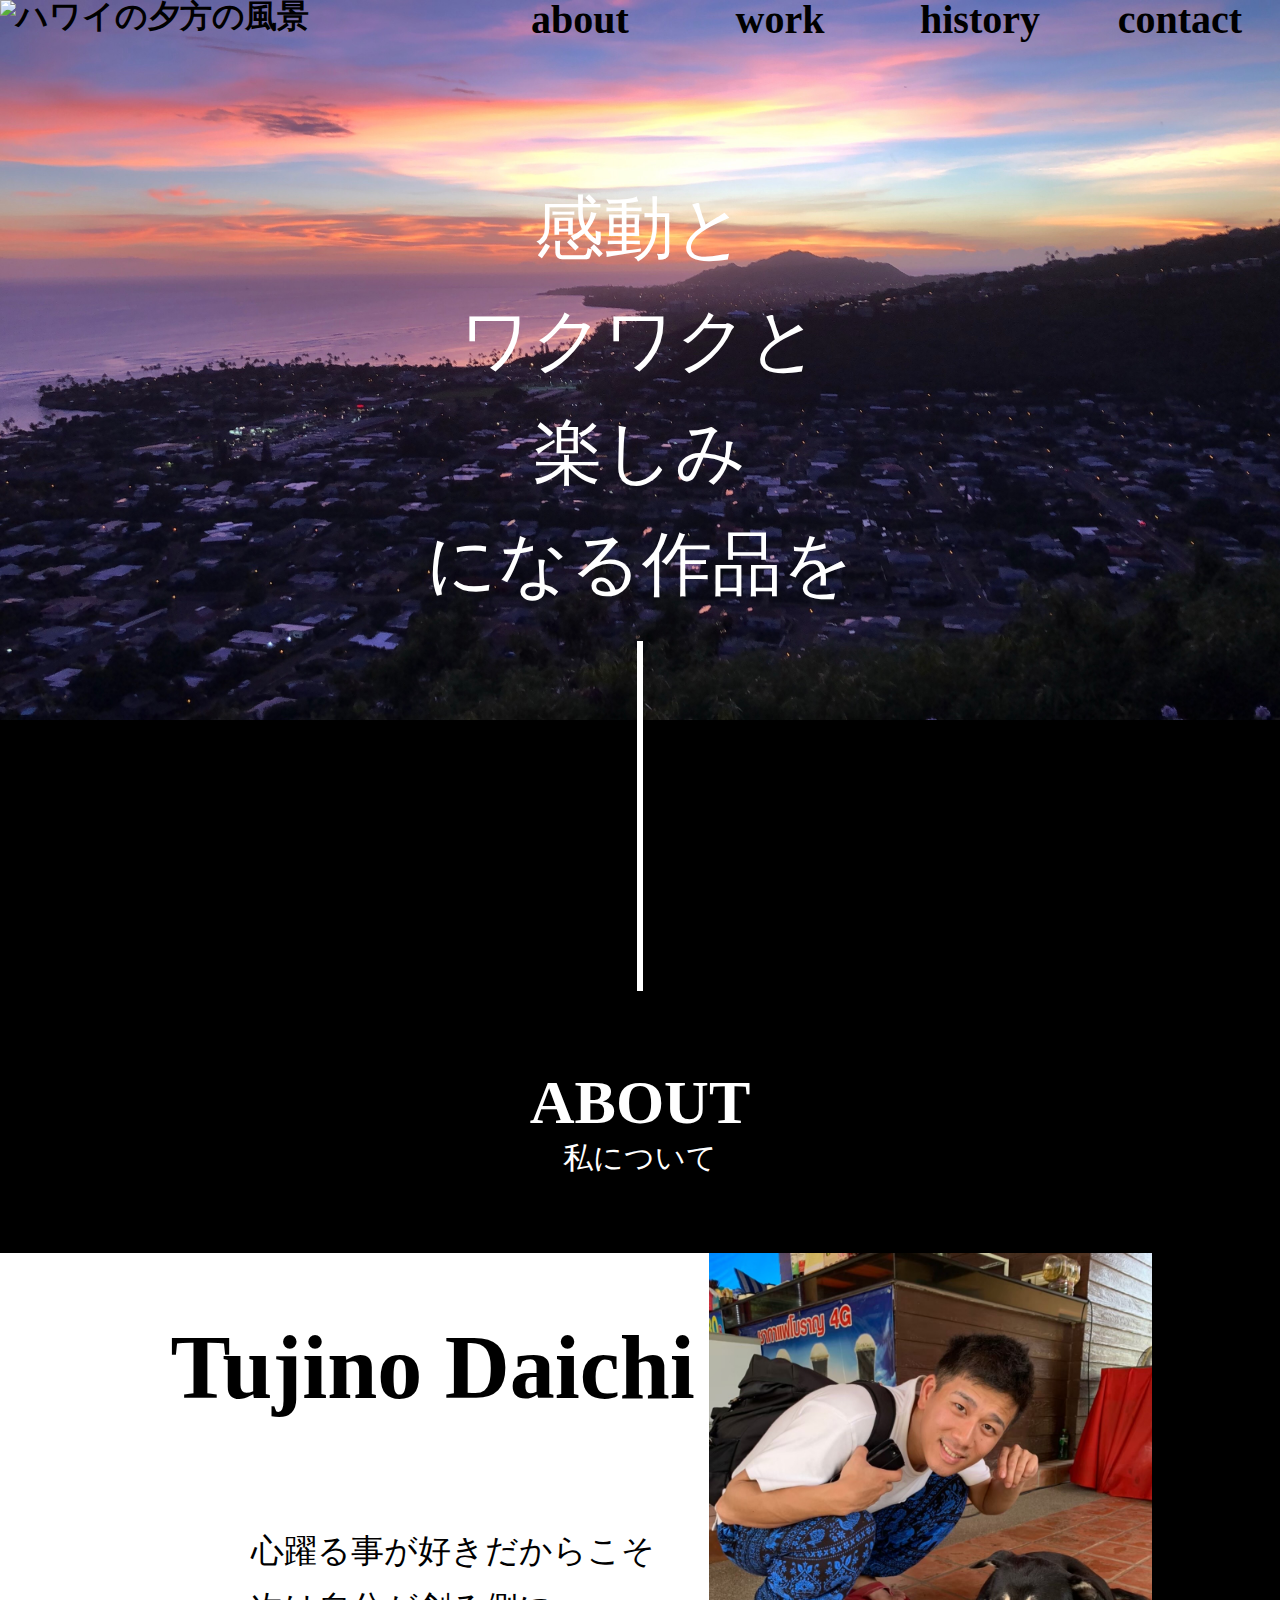
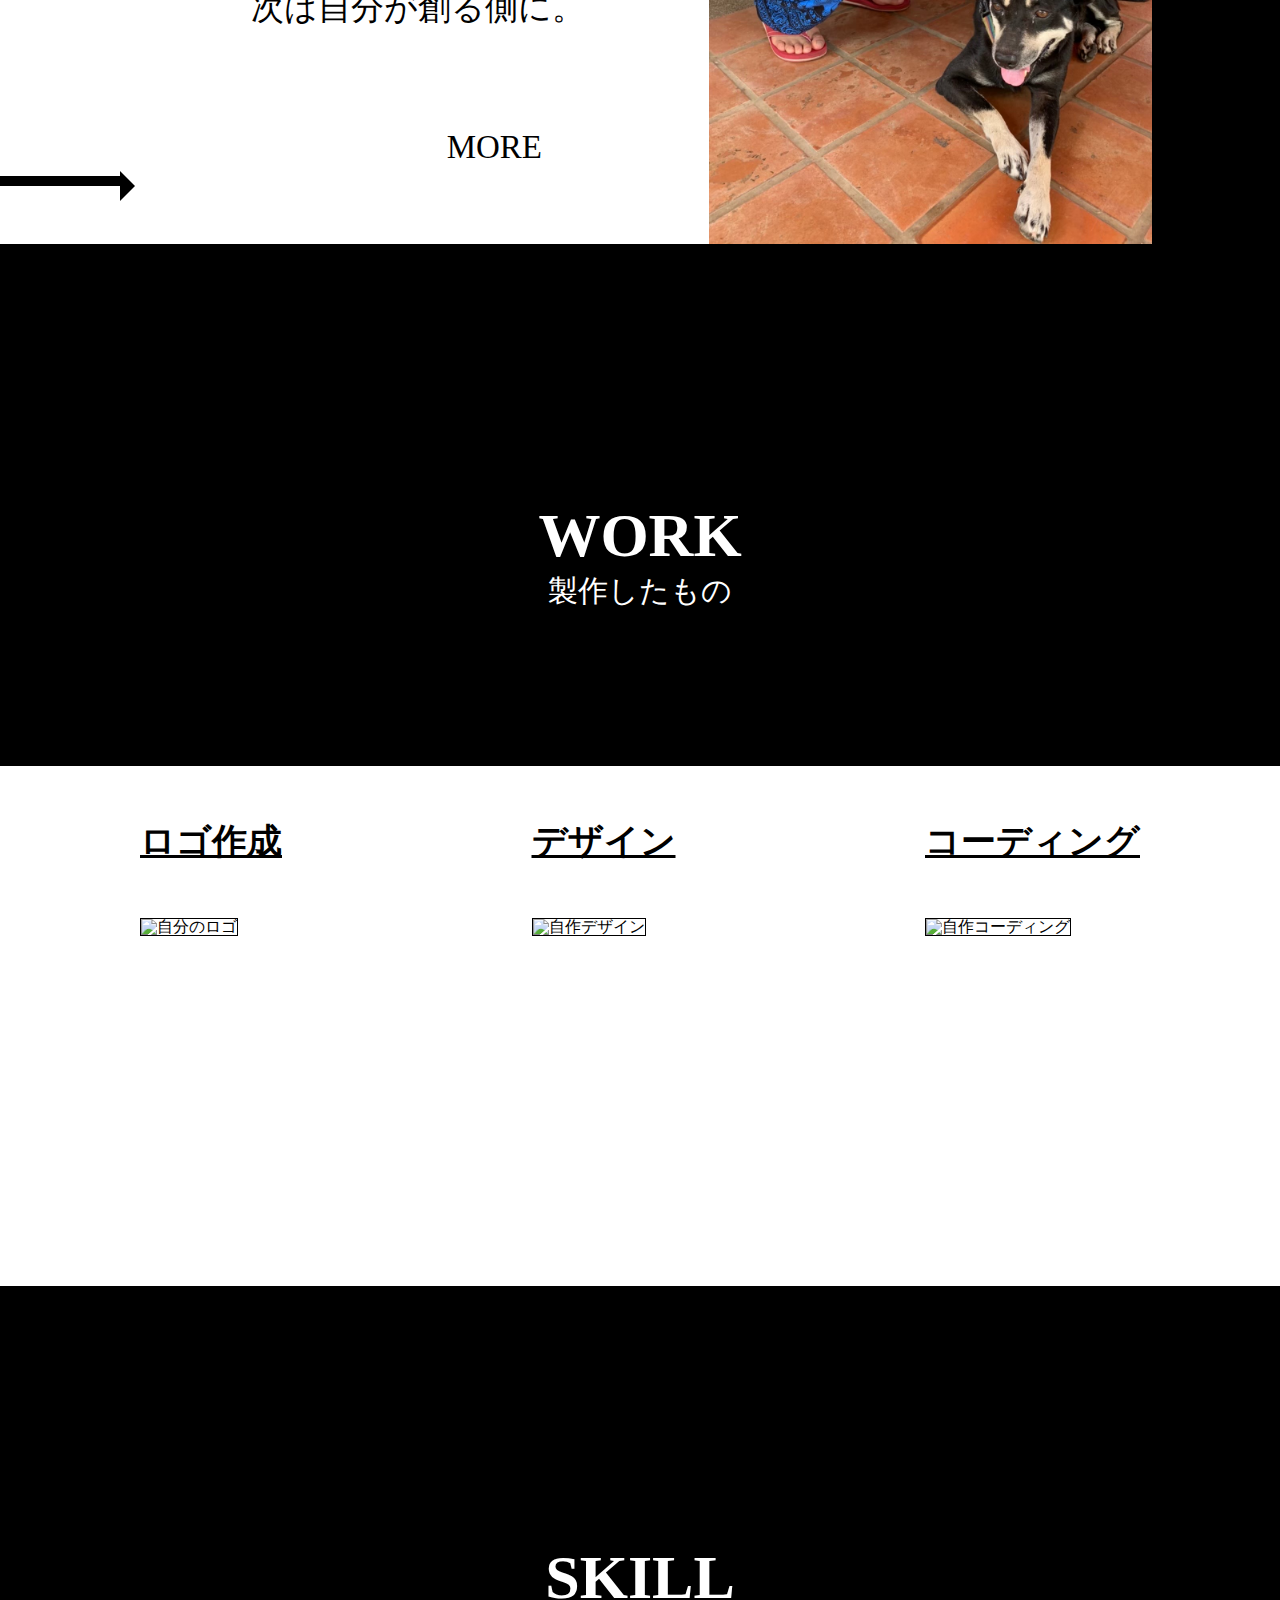
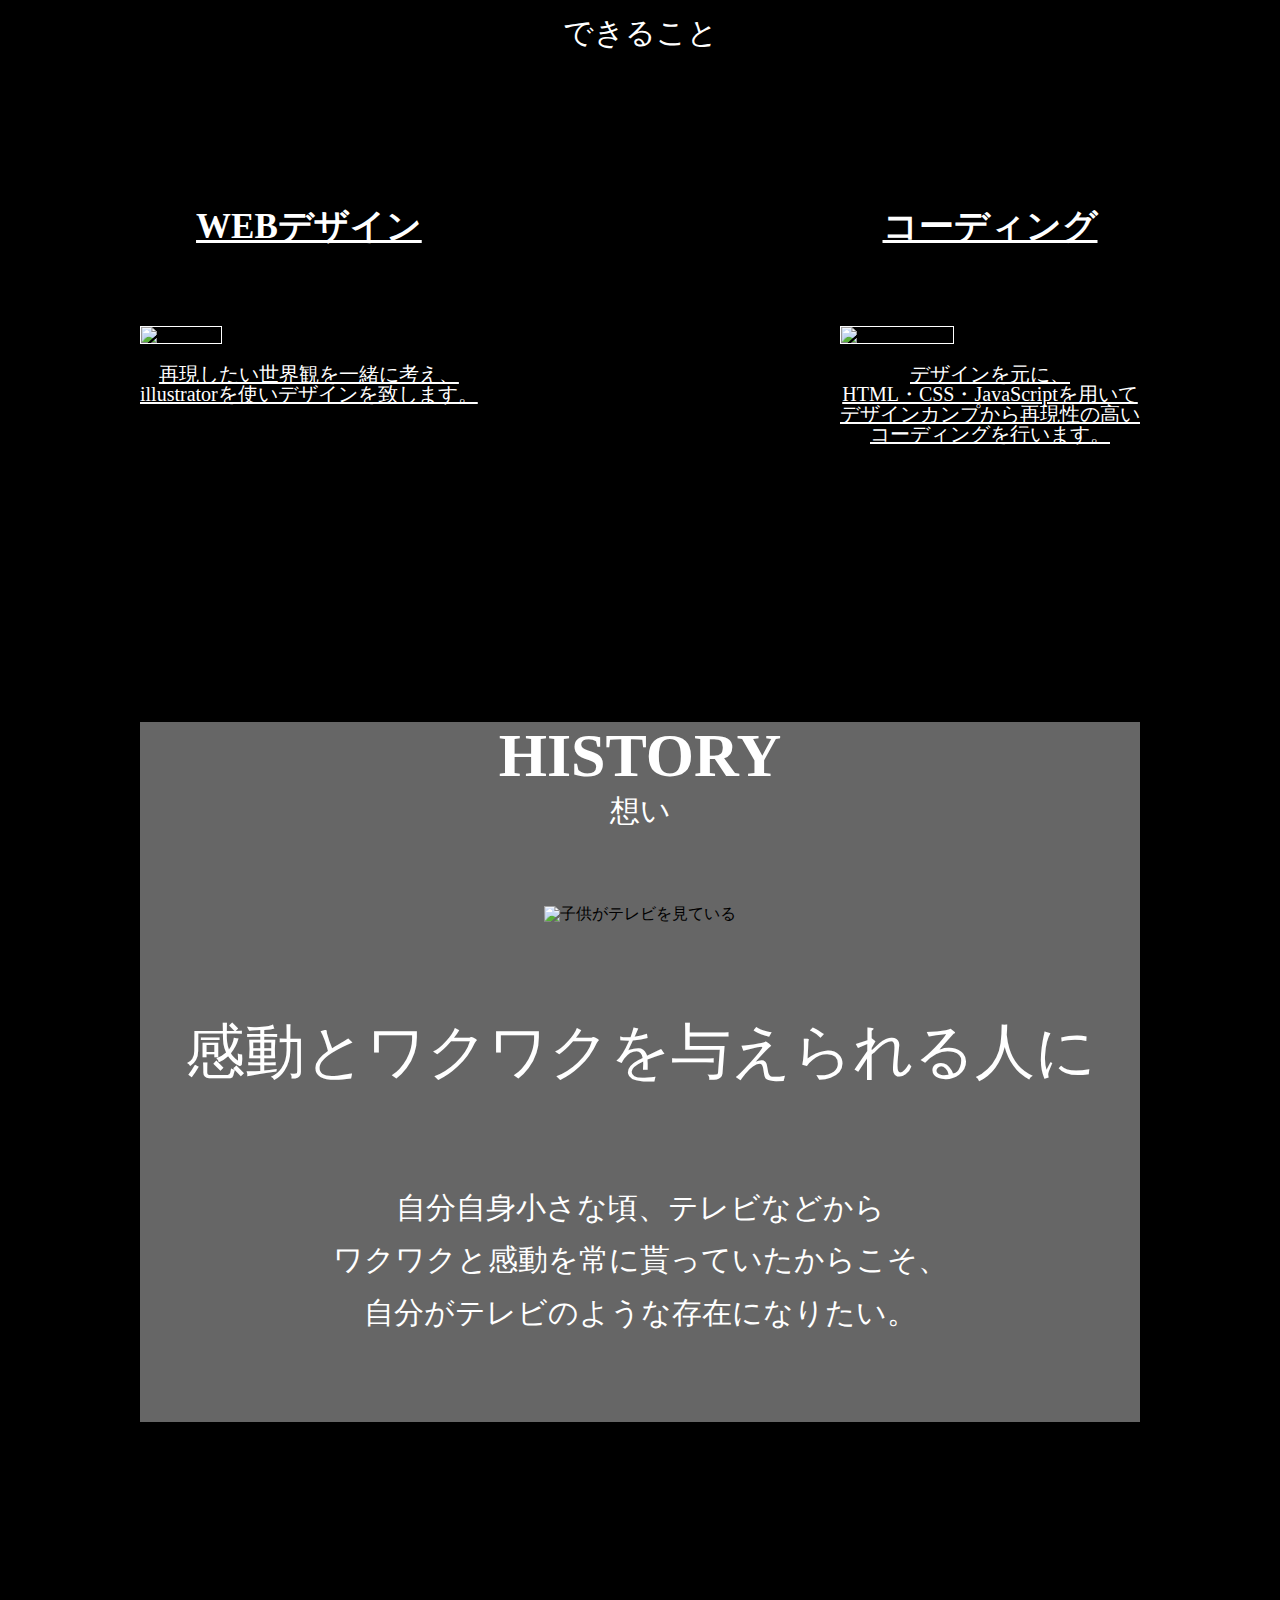
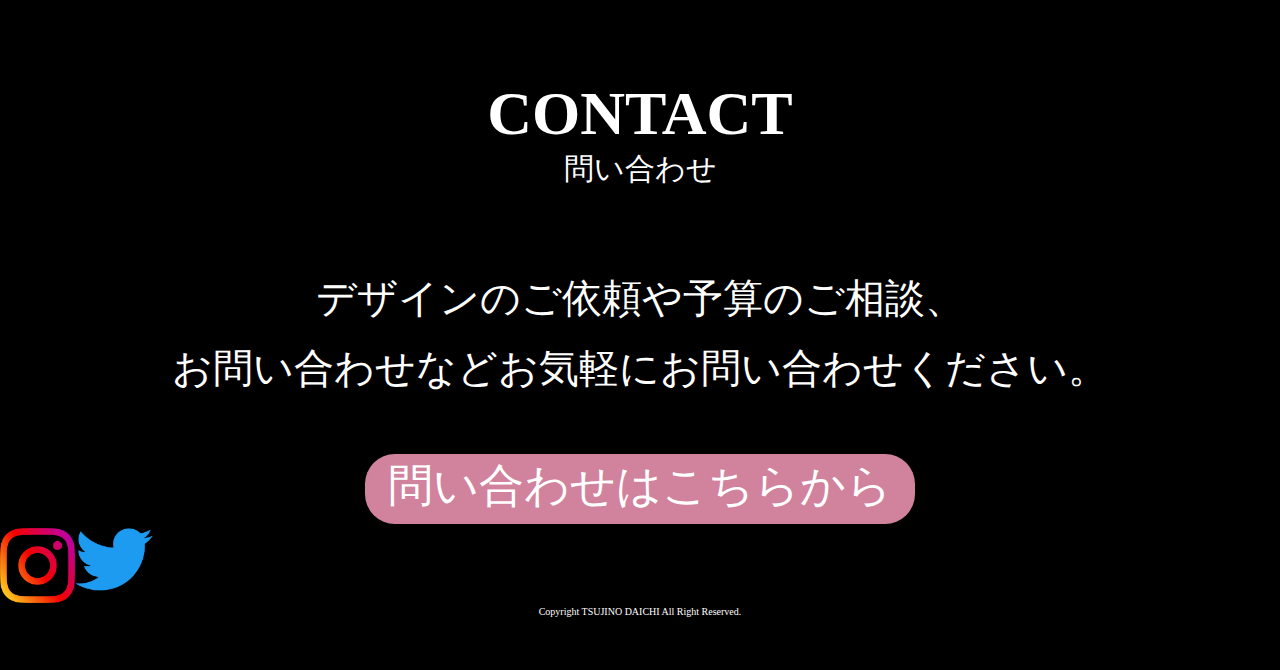
==== index.html @ 392d87ff "修正" ====
<!DOCTYPE html>
<html lang="ja">

<head>
    <meta charset="UTF-8">
    <meta http-equiv="X-UA-Compatible" content="IE=edge">
    <meta name="viewport" content="width=device-width, initial-scale=1.0">
    <title>ポートフォリオ</title>
    <meta name="description" content="自分のポートフォリオ">
    <link rel="stylesheet" href="css/style.css">
</head>

<body>
    <!-- ヘッダー -->
    <header id="header">
        <div class="header_container">
            <h1> <img src="images/透明ロゴマーク-1.png" alt="ハワイの夕方の風景"></h1>
            <nav>
                <ul>
                    <li><a href="#about">about</a></li>
                    <li><a href="#work">work</a></li>
                    <li><a href="#history">history</a></li>
                    <li><a href="#contact">contact</a></li>

                </ul>

            </nav>

        </div>

        <div class="hyoudai">
            <img src="images/ハワイ表紙.jpg" alt="ハワイの夕方の風景">
        </div>

        <diV class="ton">
            <p>
                感動と<br>ワクワクと<br>楽しみ<br>になる作品を
            </p>
        </diV>

        <div class="v_line_fix"></div>

    </header>

    <!-- about 私について -->

    <div class="wrap" id="about">
        <h2>ABOUT</h2>
        <p>私について</p>
    </div>

    <div class="about_content">
        <h3>Tujino Daichi</h3>
        <p>心躍る事が好きだからこそ<br>次は自分が創る側に。</p>

        <h4>
            <img src="images/IMG_9310.JPG" alt="自己紹介写真">
        </h4>


        <div class="arrow"></div>

        <div class="arrow_text">
            <p>MORE</p>
        </div>

    </div>


    <!-- WORK 製作したもの -->

    <div class="wrap2" id="work">
        <h2>WORK</h2>
        <p>製作したもの </p>
    </div>

    <div class="work_content">

        <div class="work2_content">

            <div class="box1">
                <h5>ロゴ作成</h5>
                <picture>
                    <img src="images/透明ロゴマーク-1.png" alt="自分のロゴ">
                </picture>
            </div>

            <div class="box2">
                <h5>デザイン</h5>
                <picture>
                    <img src="images/自作デザイン.png" alt="自作デザイン">
                </picture>
            </div>

            <div class="box3">
                <h5>コーディング</h5>
                <picture>
                    <img src="images/自作コーディング.png" alt="自作コーディング">
                </picture>
            </div>


        </div>


    </div>

    <!-- SKILLできること -->

    <div class="wrap3">
        <h2>SKILL</h2>
        <p>できること </p>

    </div>

    <div class="skill_content">

        <div class="box4">
            <h6>WEBデザイン</h6>
            <picture>
                <img src="images/デザインの画像.jpeg" alt="デザイン">
            </picture>

            <p>
                再現したい世界観を一緒に考え、<br>illustratorを使いデザインを致します。
            </p>

        </div>
        <div class="box5">
            <h6>コーディング</h6>
            <picture>
                <img src="images/コーディング画像.jpeg" alt="コーディング">
            </picture>

            <p>
                デザインを元に、
                <br>HTML・CSS・JavaScriptを用いて
                <br>デザインカンプから再現性の高い
                <br>コーディングを行います。
            </p>

        </div>

    </div>


    <!-- HISTORY 想い -->

    <div class="wrap4" id="history">
        <h2>HISTORY</h2>
        <p>想い </p>
    </div>

    <div class="history_content">

        <picture>
            <img src="images/テレビの画像５.jpeg" alt="子供がテレビを見ている">
        </picture>

        <div class="box6">
            <p class="history1">感動とワクワクを与えられる人に</p>

            <p class="history2">自分自身小さな頃、テレビなどから
                <br>ワクワクと感動を常に貰っていたからこそ、
                <br>自分がテレビのような存在になりたい。
            </p>

        </div>
    </div>

    <!-- CONTACT 問い合わせ -->

    </div>
    <div class="wrap5" id="contact">
        <h2>CONTACT</h2>
        <p>問い合わせ </p>
    </div>

    <div class="toiawase_content">

        <!-- <div class="toiawase">
            <img src="images/IMG_2910.JPG" alt="ハワイの夕焼け">
        </div> -->

        <p>
            デザインのご依頼や予算のご相談、
            <br>お問い合わせなどお気軽にお問い合わせください。
        </p>

        <div class="box7">
            <div class="toiawase_button">
                <a>問い合わせはこちらから</a>
            </div>

        </div>

        <div class="sns">
            <ul>
                <li><img src="images/Instagramlogo.png" alt="インスタグラムロゴ"></li>
                <li><img src="images/Twitterlogo .png" alt="Twitterロゴ"></li>
            </ul>
        </div>

        <div class="last">
            <p>Copyright TSUJINO DAICHI All Right Reserved.</p>
        </div>

    </div>












</body>

</html>
---- css/style.css ----
@charset "utf-8";
@charset "utf-8";
/* リセット */
html,
body,
header,
footer,
main,
section,
h1,
h2,
h3,
ul,
li,
p,
dl {
    margin: 0;
    padding: 0;
    line-height: 1;
    color: #000000;
    font-family: "A1 Mincho", "游明朝", YuMincho, "Hiragino Mincho ProN W3",
        "ヒラギノ明朝 ProN W3", "Hiragino Mincho ProN", "HG明朝E", "ＭＳ Ｐ明朝",
        "ＭＳ 明朝", serif;
    font-feature-settings: "palt";
}

a {
    /*下線を消す*/
    text-decoration: none;
    /*色を消す*/
    color: inherit;
    transition: 0.3s;
}

a:hover {
    opacity: 0.7;
}

ul {
    /*左の「・」を消す*/
    list-style: none;
}

img {
    max-width: 100%;
}

body {
    background-color: #000000;
}

/* ヘッダー */

.header_container img {
    width: 25%;
}

.header_container {
    position: absolute;
    top: 0;
    left: 0;
    width: 100%;
    display: flex;
    justify-content: space-between;
    margin-right: 6.09%;
}

.nav {
    max-width: 100%;
}

nav ul {
    display: flex;
}

nav li a {
    font-size: 40px;
    font-weight: bold;
    display: block;
    width: 200px;
    /* color: #fff; */
    text-align: center;
}

.hyoudai {
    max-width: 100%;
}

.ton {
    font-size: 70px;
    text-align: center;
    margin-top: -550px;
}

.ton p {
    color: #fff;
    line-height: 1.6;
}

.v_line_fix {
    width: 6px;
    height: 350px;
    margin: 0 auto;
    background-color: #fff;
    margin-top: 20px;
    position: relative;
    margin-bottom: 40px;
}

h2 {
    font-size: 62px;
    text-align: center;
    color: #fff;
}

/* <!-- about 私について --> */

.wrap {
    padding-bottom: 80px;
    padding-top: 40px;
    text-align: center;
}

.wrap p {
    font-size: 30px;
    text-align: center;
    color: #fff;
    padding-top: 10px;
}

.about_content {
    background-color: #fff;
    margin-right: 10%;
    height: 591px;
    max-width: 100%;
}

h3 {
    /* text-align: center; */
    font-size: 90px;
    padding-left: 14.8%;
    padding-top: 70px;
}

.about_content p {
    padding-left: 21.8%;
    padding-top: 110px;
    font-size: 33px;
    padding-bottom: 105px;
    line-height: 1.75;
    display: block;
}

h4 {
    zoom: 0.4;
    /* width: 50%; */
    float: right;
    margin-top: -1225px;
    position: relative;
}

.arrow {
    display: inline-block;
    height: 10px;
    width: 120px;
    position: relative;
    top: 30px;
    background-color: #000000;
}

.arrow:before {
    position: absolute;
    content: "";
    width: 0;
    height: 0;
    border: 15px solid transparent;
    border-left: 15px solid;
    left: 120px;
    top: -5px;
}

.arrow_text {
    position: relative;
    font-size: 33px;
    padding-left: 250px;
    margin-top: -150px;
}

/* <!-- WORK 製作したもの --> */

.wrap2 {
    padding-bottom: 160px;
    margin-top: 180px;
    padding-top: 80px;
    text-align: center;
}

.wrap2 p {
    font-size: 30px;
    text-align: center;
    color: #fff;
    padding-top: 10px;
}

.work_content {
    background-color: #fff;
    height: 520px;
}

.work2_content {
    max-width: 1000px;
    display: flex;
    justify-content: space-between;
    margin: 0 auto;
    padding-left: 10px;
    padding-right: 10px;
}
h5 {
    font-size: 35px;
    text-align: center;
    text-decoration: underline;
}

.box1 img {
    width: 300px;
    height: 300px;
    border: 1px solid #000000;
}

.box2 img {
    width: 300px;
    height: 300px;
    border: 1px solid #000000;
}

.box3 img {
    width: 300px;
    height: 300px;
    border: 1px solid #000000;
}

/* <!-- SKILLできること --> */

.wrap3 {
    padding-bottom: 80px;
    margin-top: 180px;
    padding-top: 80px;
    text-align: center;
}

.wrap3 p {
    font-size: 30px;
    text-align: center;
    color: #fff;
    padding-top: 10px;
}

.skill_content {
    max-width: 1000px;
    display: flex;
    justify-content: space-between;
    margin: 0 auto;
    padding-left: 10px;
    padding-right: 10px;
}

h6 {
    font-size: 35px;
    text-align: center;
    text-decoration: underline;
    color: #fff;
}

.box4 img {
    width: 350px;
    height: 350px;
    border: 1px solid #fff;
}

.box4 p {
    padding-bottom: 20px;
    font-size: 35px;
    padding-top: 40px;
    text-align: center;
    text-decoration: underline;
    color: #fff;
}

.box5 img {
    width: 350px;
    height: 350px;
    border: 1px solid #fff;
}

.box5 p {
    padding-bottom: 20px;
    font-size: 35px;
    padding-top: 40px;
    text-align: center;
    text-decoration: underline;
    color: #fff;
}

.skill_content p {
    font-size: 20px;
    padding-top: 20px;
    text-align: center;
    color: #fff;
}

/* <!-- HISTORY 想い --> */

.wrap4 {
    padding-bottom: 80px;
    margin-top: 180px;
    padding-top: 80px;
    text-align: center;
}

.wrap4 p {
    font-size: 30px;
    text-align: center;
    color: #fff;
    padding-top: 10px;
}

.history_content {
    text-align: center;
    padding-left: 10px;
    padding-right: 10px;
}

.box6 {
    background-color: #666666;
    height: 700px;
    width: 1000px;
    margin: 0 auto;
    margin-top: -200px;
}

.history1 {
    padding-top: 300px;
    font-size: 60px;
    padding-bottom: 100px;
    color: #fff;
}
.history2 {
    font-size: 30px;
    line-height: 1.75;
    color: #fff;
}

/* <!-- CONTACT 問い合わせ --> */

.wrap5 {
    padding-bottom: 80px;
    margin-top: 180px;
    padding-top: 80px;
    text-align: center;
}

.wrap5 p {
    font-size: 30px;
    text-align: center;
    color: #fff;
    padding-top: 10px;
}

/* .toiawase img {
    width: 100vw;
    height: 500px;
    opacity: 0.5;
} */

.toiawase_content p {
    font-size: 40px;
    text-align: center;
    color: #fff;
    line-height: 1.75;
    /* margin-top: -450px; */
    margin-bottom: 50px;
    /* width: 400px; */
}

.box7 {
    color: #fff;
    font-size: 45px;
    width: 550px;
    height: 70px;
    background-color: #d1829d;
    margin: 0 auto;
    text-align: center;
    border-radius: 30px;
}

.toiawase_button {
    padding-top: 10px;
    color: #fff;
}

.sns {
    zoom: 0.075;
}

.sns ul {
    display: flex;
    margin-top: 50px;
    /* justify-content: space-between; */
}

.last p {
    text-align: center;
    font-size: 10px;
}
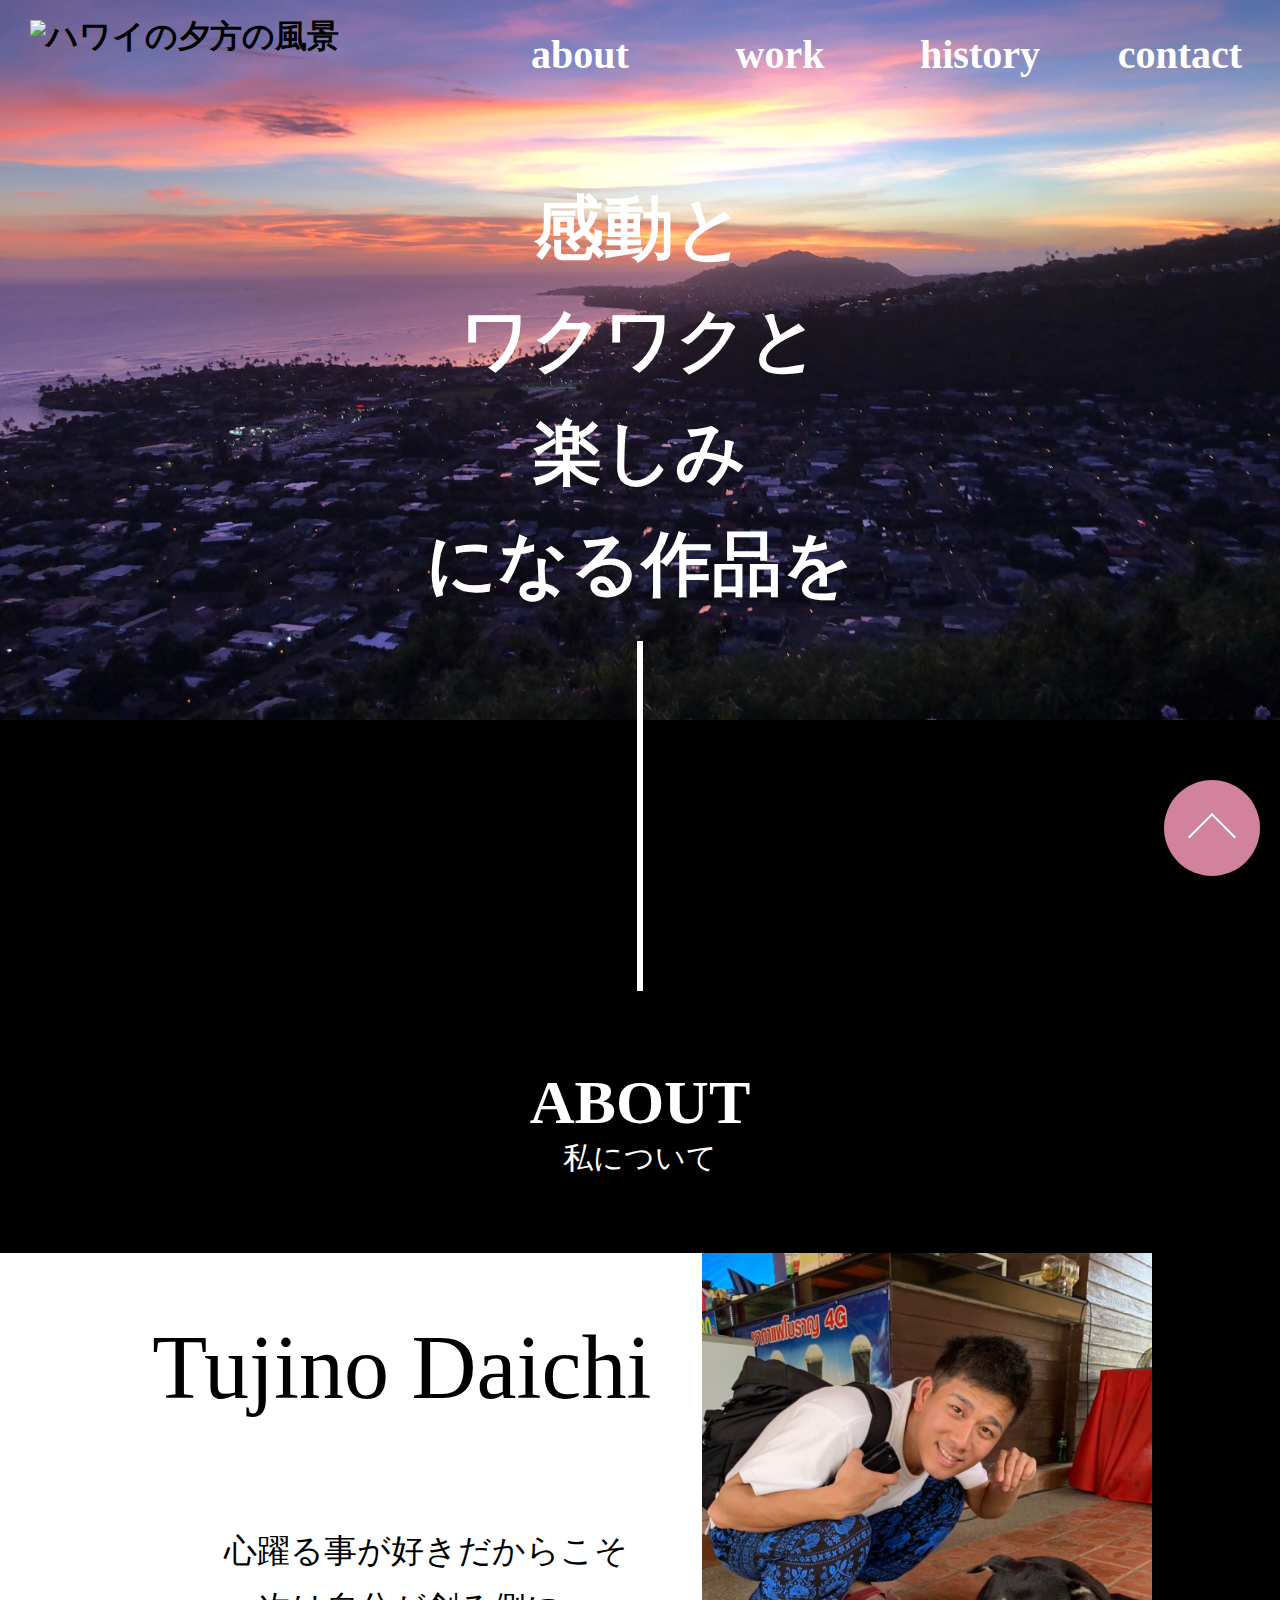
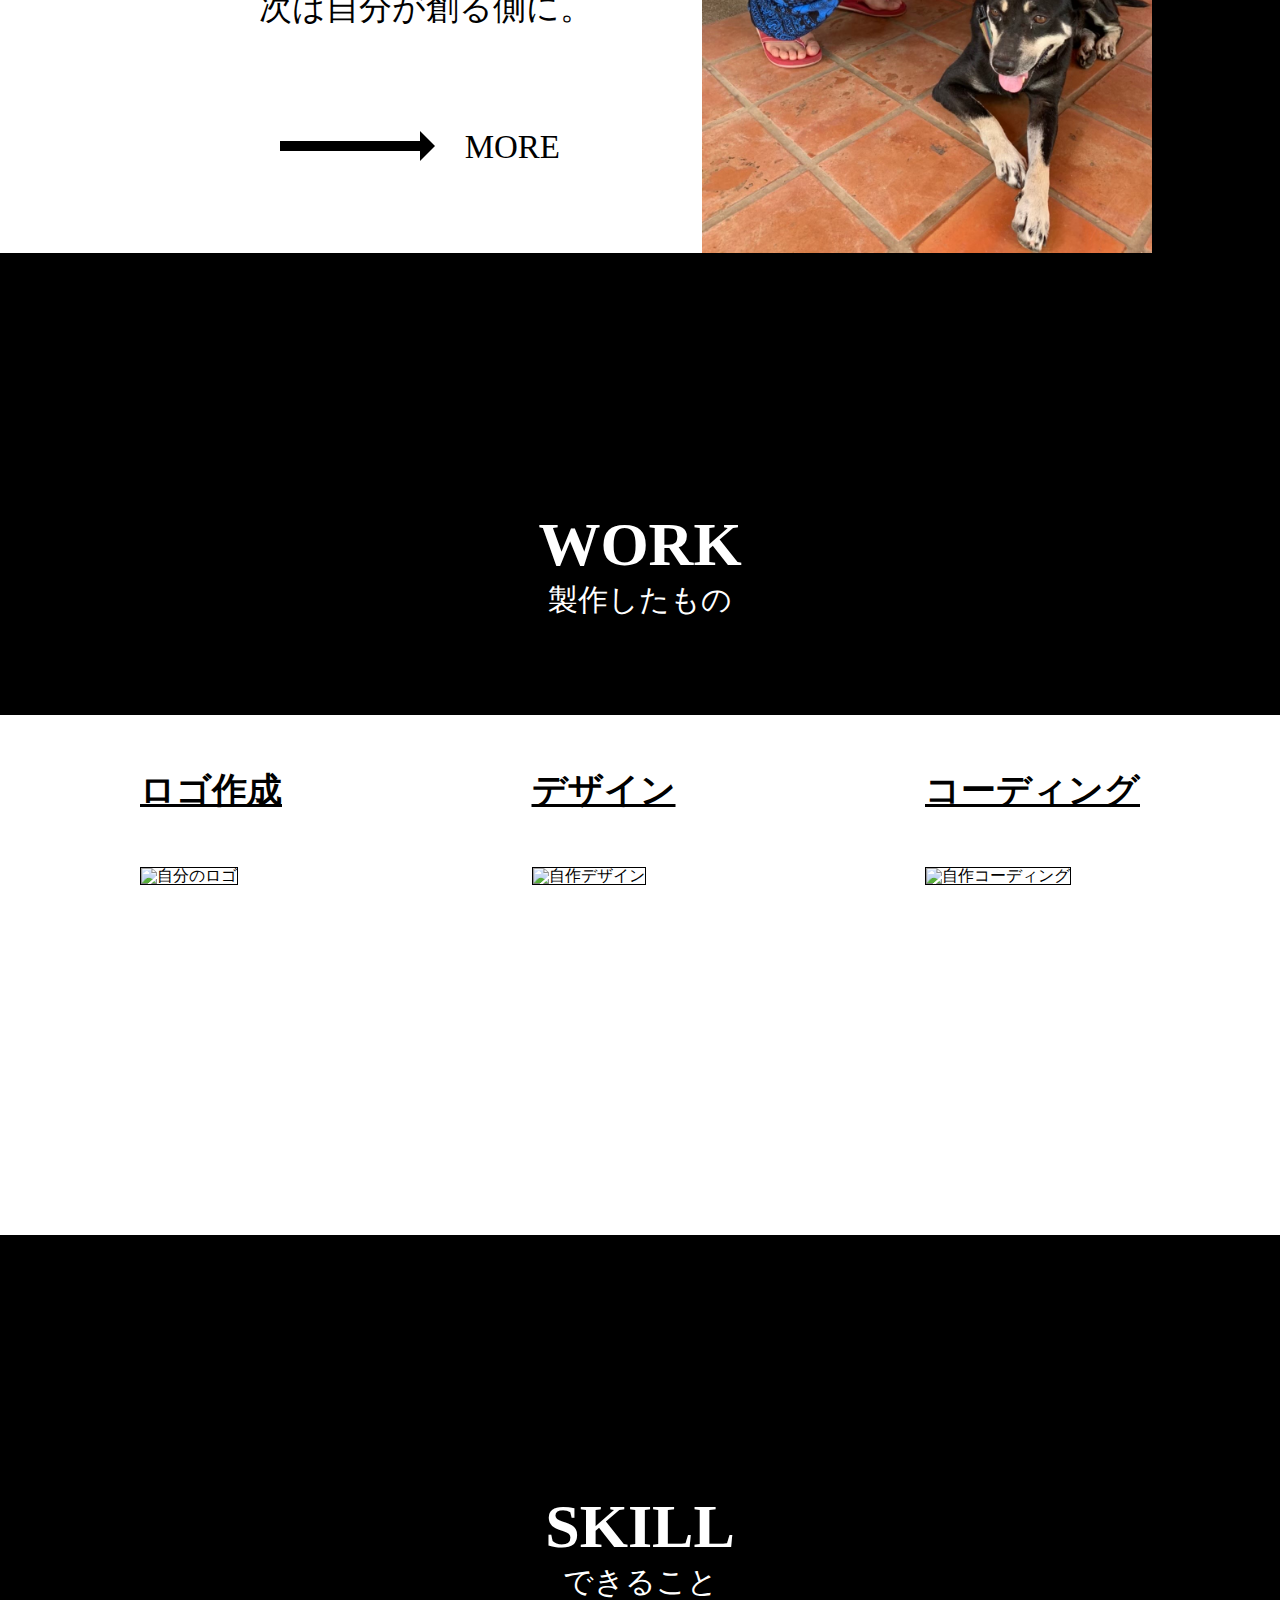
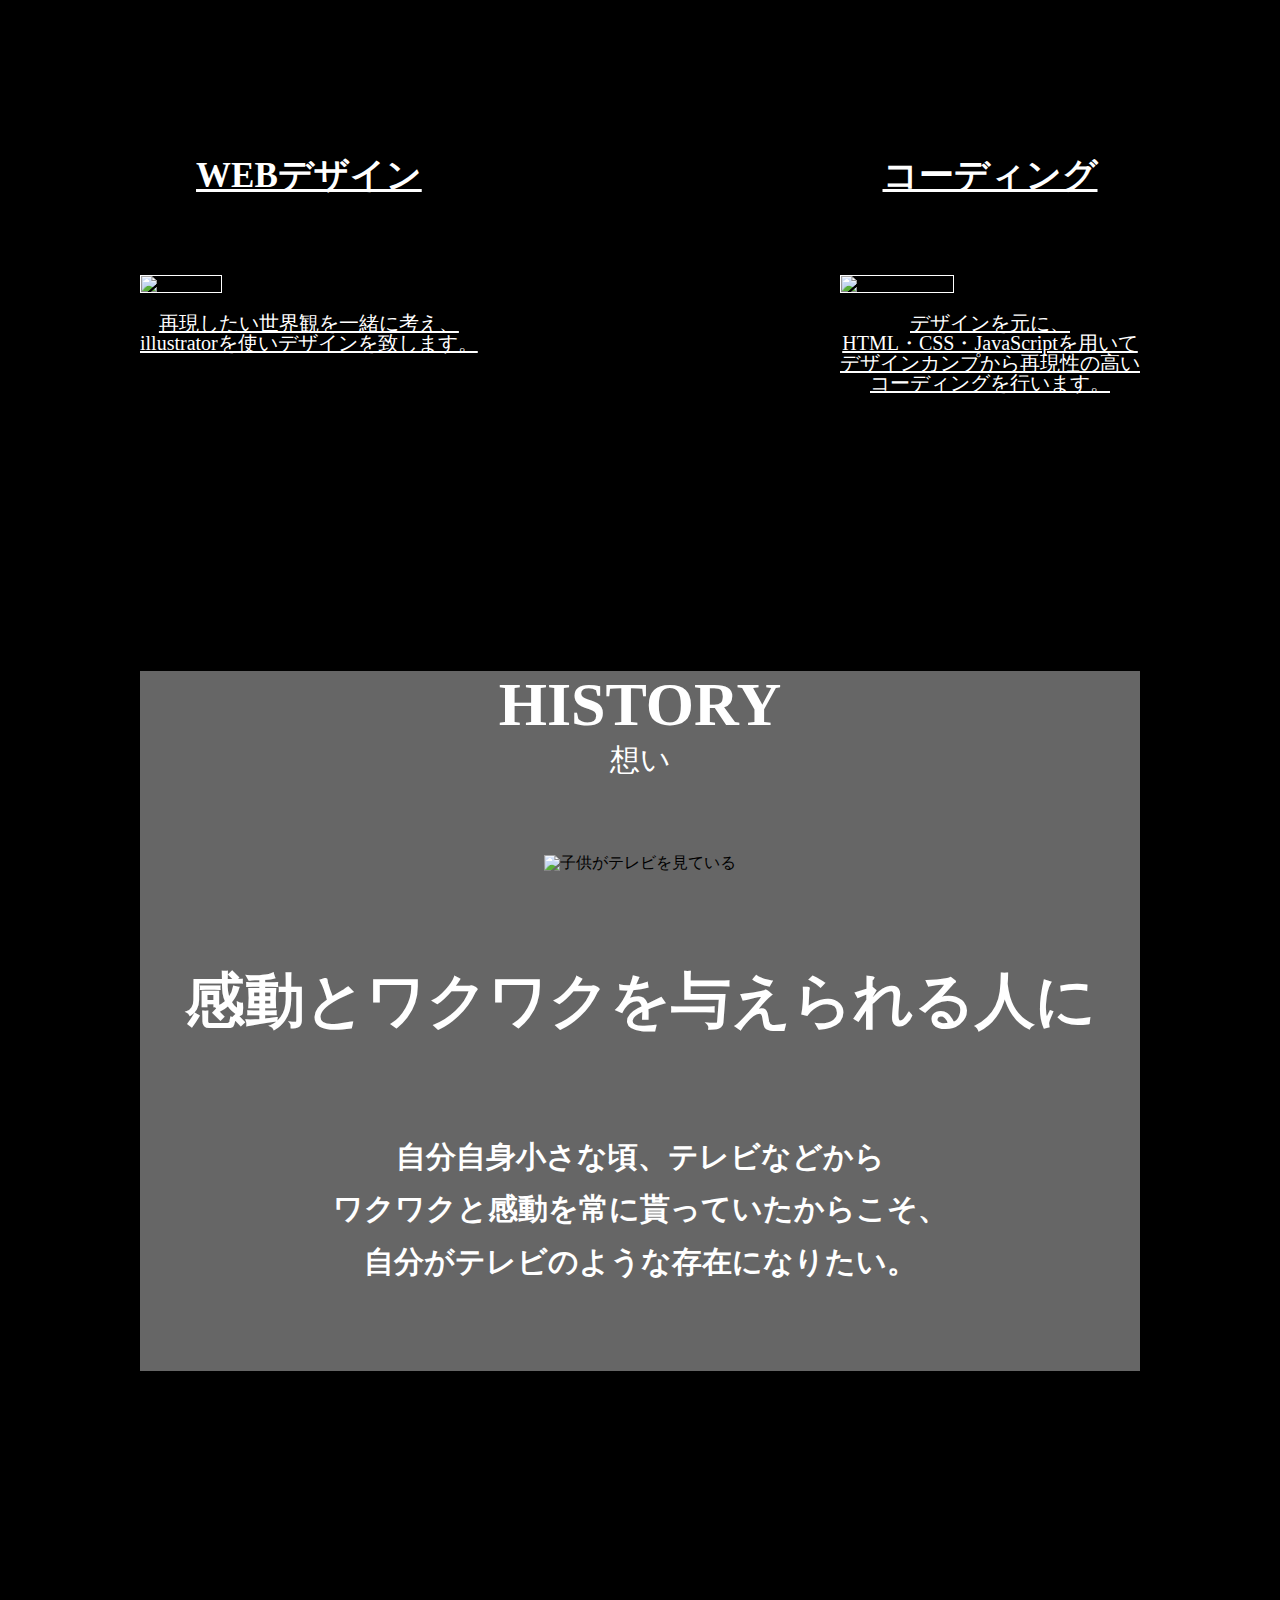
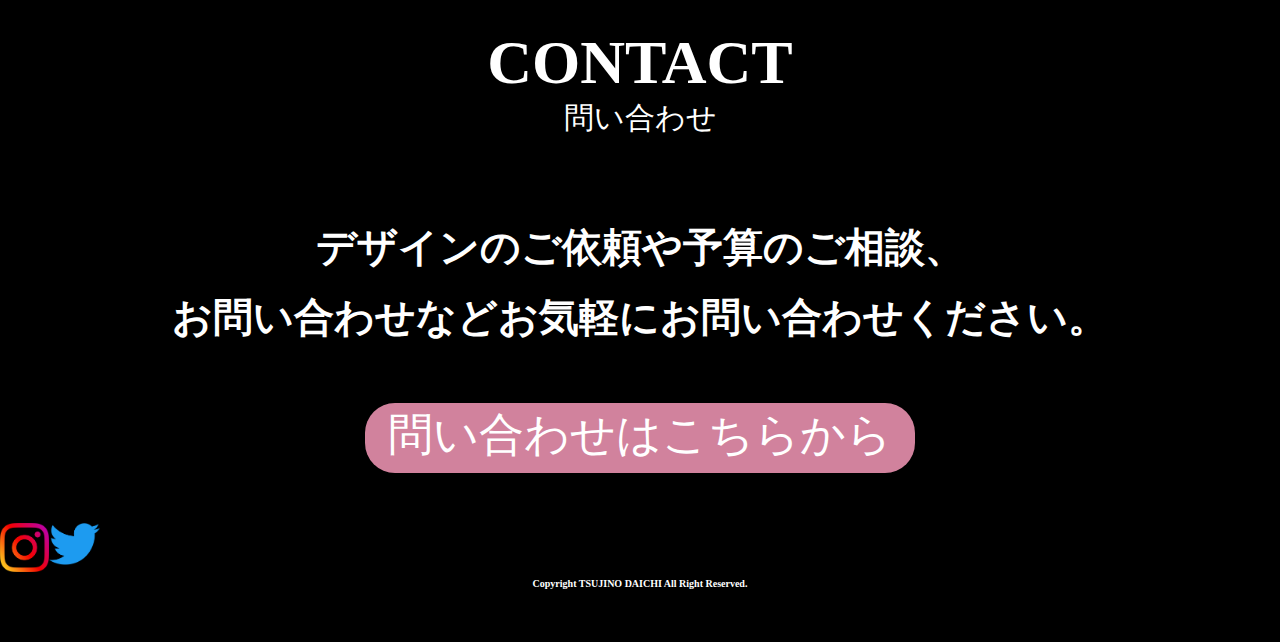
==== commit f39057ef: "修正１" ====
--- a/index.html
+++ b/index.html
@@ -7,6 +7,11 @@
     <meta name="viewport" content="width=device-width, initial-scale=1.0">
     <title>ポートフォリオ</title>
     <meta name="description" content="自分のポートフォリオ">
+    <script src="https://ajax.googleapis.com/ajax/libs/jquery/3.6.0/jquery.min.js"></script>
+    <link rel="stylesheet" type="text/css" href="https://cdn.jsdelivr.net/npm/slick-carousel@1.8.1/slick/slick.css" />
+    <link rel="stylesheet" type="text/css"
+        href="https://cdn.jsdelivr.net/npm/slick-carousel@1.8.1/slick/slick-theme.css">
+    <script src="https://cdn.jsdelivr.net/npm/slick-carousel@1.8.1/slick/slick.min.js"></script>
     <link rel="stylesheet" href="css/style.css">
 </head>
 
@@ -50,21 +55,24 @@
     </div>
 
     <div class="about_content">
-        <h3>Tujino Daichi</h3>
-        <p>心躍る事が好きだからこそ<br>次は自分が創る側に。</p>
-
-        <h4>
-            <img src="images/IMG_9310.JPG" alt="自己紹介写真">
-        </h4>
-
-
-        <div class="arrow"></div>
-
-        <div class="arrow_text">
-            <p>MORE</p>
-        </div>
-
-    </div>
+
+        <div class="about_content2">
+            <div class="name">Tujino Daichi</div>
+            <p>心躍る事が好きだからこそ<br>次は自分が創る側に。</p>
+
+            <div class="arrow"></div>
+
+            <div class="arrow_text">
+                <p>MORE</p>
+            </div>
+        </div>
+
+    </div>
+
+    <div class="ware">
+        <img src="images/IMG_9310.JPG" alt="自己紹介写真">
+    </div>
+
 
 
     <!-- WORK 製作したもの -->
@@ -207,9 +215,14 @@
 
     </div>
 
-
-
-
+    <!-- ボタン -->
+
+
+    <div class="botton">
+        <a href="#header">
+            <p><span class="arrow1"></span></p>
+        </a>
+    </div>
 
 
 
--- a/css/style.css
+++ b/css/style.css
@@ -18,9 +18,9 @@
     padding: 0;
     line-height: 1;
     color: #000000;
-    font-family: "A1 Mincho", "游明朝", YuMincho, "Hiragino Mincho ProN W3",
+    /* font-family: "A1 Mincho", "游明朝", YuMincho, "Hiragino Mincho ProN W3",
         "ヒラギノ明朝 ProN W3", "Hiragino Mincho ProN", "HG明朝E", "ＭＳ Ｐ明朝",
-        "ＭＳ 明朝", serif;
+        "ＭＳ 明朝", serif; */
     font-feature-settings: "palt";
 }
 
@@ -47,6 +47,7 @@
 
 body {
     background-color: #000000;
+    font-family: ヒラギノ丸ゴ ProN W4;
 }
 
 /* ヘッダー */
@@ -63,6 +64,17 @@
     display: flex;
     justify-content: space-between;
     margin-right: 6.09%;
+    margin-top: 20px;
+    font-family: 筑紫B丸ゴシック;
+    font-weight: bold;
+}
+
+h1 {
+    padding-left: 30px;
+}
+
+.header_container nav ul {
+    padding-top: 15px;
 }
 
 .nav {
@@ -78,8 +90,8 @@
     font-weight: bold;
     display: block;
     width: 200px;
-    /* color: #fff; */
-    text-align: center;
+    text-align: center;
+    color: #fff;
 }
 
 .hyoudai {
@@ -90,6 +102,8 @@
     font-size: 70px;
     text-align: center;
     margin-top: -550px;
+    font-family: 筑紫B丸ゴシック;
+    font-weight: bold;
 }
 
 .ton p {
@@ -111,6 +125,8 @@
     font-size: 62px;
     text-align: center;
     color: #fff;
+    font-family: 筑紫B丸ゴシック;
+    font-weight: bold;
 }
 
 /* <!-- about 私について --> */
@@ -126,20 +142,27 @@
     text-align: center;
     color: #fff;
     padding-top: 10px;
+    /* font-family: ヒラギノ丸ゴ ProN W4; */
 }
 
 .about_content {
     background-color: #fff;
     margin-right: 10%;
-    height: 591px;
+    height: 600px;
     max-width: 100%;
-}
-
-h3 {
+    text-align: center;
+}
+
+.about_content2 {
+    width: 700px;
+}
+
+.name {
     /* text-align: center; */
     font-size: 90px;
     padding-left: 14.8%;
     padding-top: 70px;
+    /* font-family: ヒラギノ丸ゴ ProN W4; */
 }
 
 .about_content p {
@@ -149,22 +172,24 @@
     padding-bottom: 105px;
     line-height: 1.75;
     display: block;
-}
-
-h4 {
-    zoom: 0.4;
-    /* width: 50%; */
+    /* font-family: ヒラギノ丸ゴ ProN W4; */
+}
+
+.ware {
+    width: 450px;
     float: right;
-    margin-top: -1225px;
+    margin-top: -600px;
     position: relative;
+    margin-right: 10%;
 }
 
 .arrow {
     display: inline-block;
     height: 10px;
-    width: 120px;
+    width: 130px;
     position: relative;
-    top: 30px;
+    top: -5px;
+    padding-right: 10px;
     background-color: #000000;
 }
 
@@ -175,21 +200,21 @@
     height: 0;
     border: 15px solid transparent;
     border-left: 15px solid;
-    left: 120px;
-    top: -5px;
+    left: 140px;
+    top: -10px;
 }
 
 .arrow_text {
     position: relative;
     font-size: 33px;
-    padding-left: 250px;
+    padding-left: 220px;
     margin-top: -150px;
 }
 
 /* <!-- WORK 製作したもの --> */
 
 .wrap2 {
-    padding-bottom: 160px;
+    padding-bottom: 100px;
     margin-top: 180px;
     padding-top: 80px;
     text-align: center;
@@ -214,6 +239,7 @@
     margin: 0 auto;
     padding-left: 10px;
     padding-right: 10px;
+    /* font-family: ヒラギノ丸ゴ ProN W4; */
 }
 h5 {
     font-size: 35px;
@@ -262,6 +288,7 @@
     margin: 0 auto;
     padding-left: 10px;
     padding-right: 10px;
+    /* font-family: ヒラギノ丸ゴ ProN W4; */
 }
 
 h6 {
@@ -336,6 +363,8 @@
     width: 1000px;
     margin: 0 auto;
     margin-top: -200px;
+    font-family: 筑紫B丸ゴシック;
+    font-weight: bold;
 }
 
 .history1 {
@@ -364,6 +393,10 @@
     text-align: center;
     color: #fff;
     padding-top: 10px;
+}
+
+.toiawase_content {
+    background: url(potoforio/images/last) no-repeat center center/cover;
 }
 
 /* .toiawase img {
@@ -377,9 +410,9 @@
     text-align: center;
     color: #fff;
     line-height: 1.75;
-    /* margin-top: -450px; */
     margin-bottom: 50px;
-    /* width: 400px; */
+    font-family: 筑紫B丸ゴシック;
+    font-weight: bold;
 }
 
 .box7 {
@@ -396,19 +429,53 @@
 .toiawase_button {
     padding-top: 10px;
     color: #fff;
+    /* font-family: ヒラギノ丸ゴ ProN W4; */
 }
 
 .sns {
-    zoom: 0.075;
+    width: 100px;
 }
 
 .sns ul {
     display: flex;
     margin-top: 50px;
-    /* justify-content: space-between; */
+    justify-content: center;
 }
 
 .last p {
     text-align: center;
     font-size: 10px;
-}
+    /* font-family: ヒラギノ丸ゴ ProN W4; */
+}
+
+/* ボタン */
+
+.botton {
+    position: fixed;
+    bottom: 20px;
+    right: 20px;
+}
+
+.arrow1 {
+    display: inline-block;
+    position: relative;
+    border-radius: 50%;
+    width: 6em;
+    height: 6em;
+    background: #d1829d;
+    cursor: pointer;
+    vertical-align: middle;
+    margin-bottom: 4px;
+}
+
+.arrow1:before {
+    content: "";
+    position: absolute;
+    width: 2em;
+    height: 2em;
+    border-left: 2px solid #fff;
+    border-bottom: 2px solid #fff;
+    top: 42%;
+    left: 32%;
+    transform: rotate(135deg);
+}
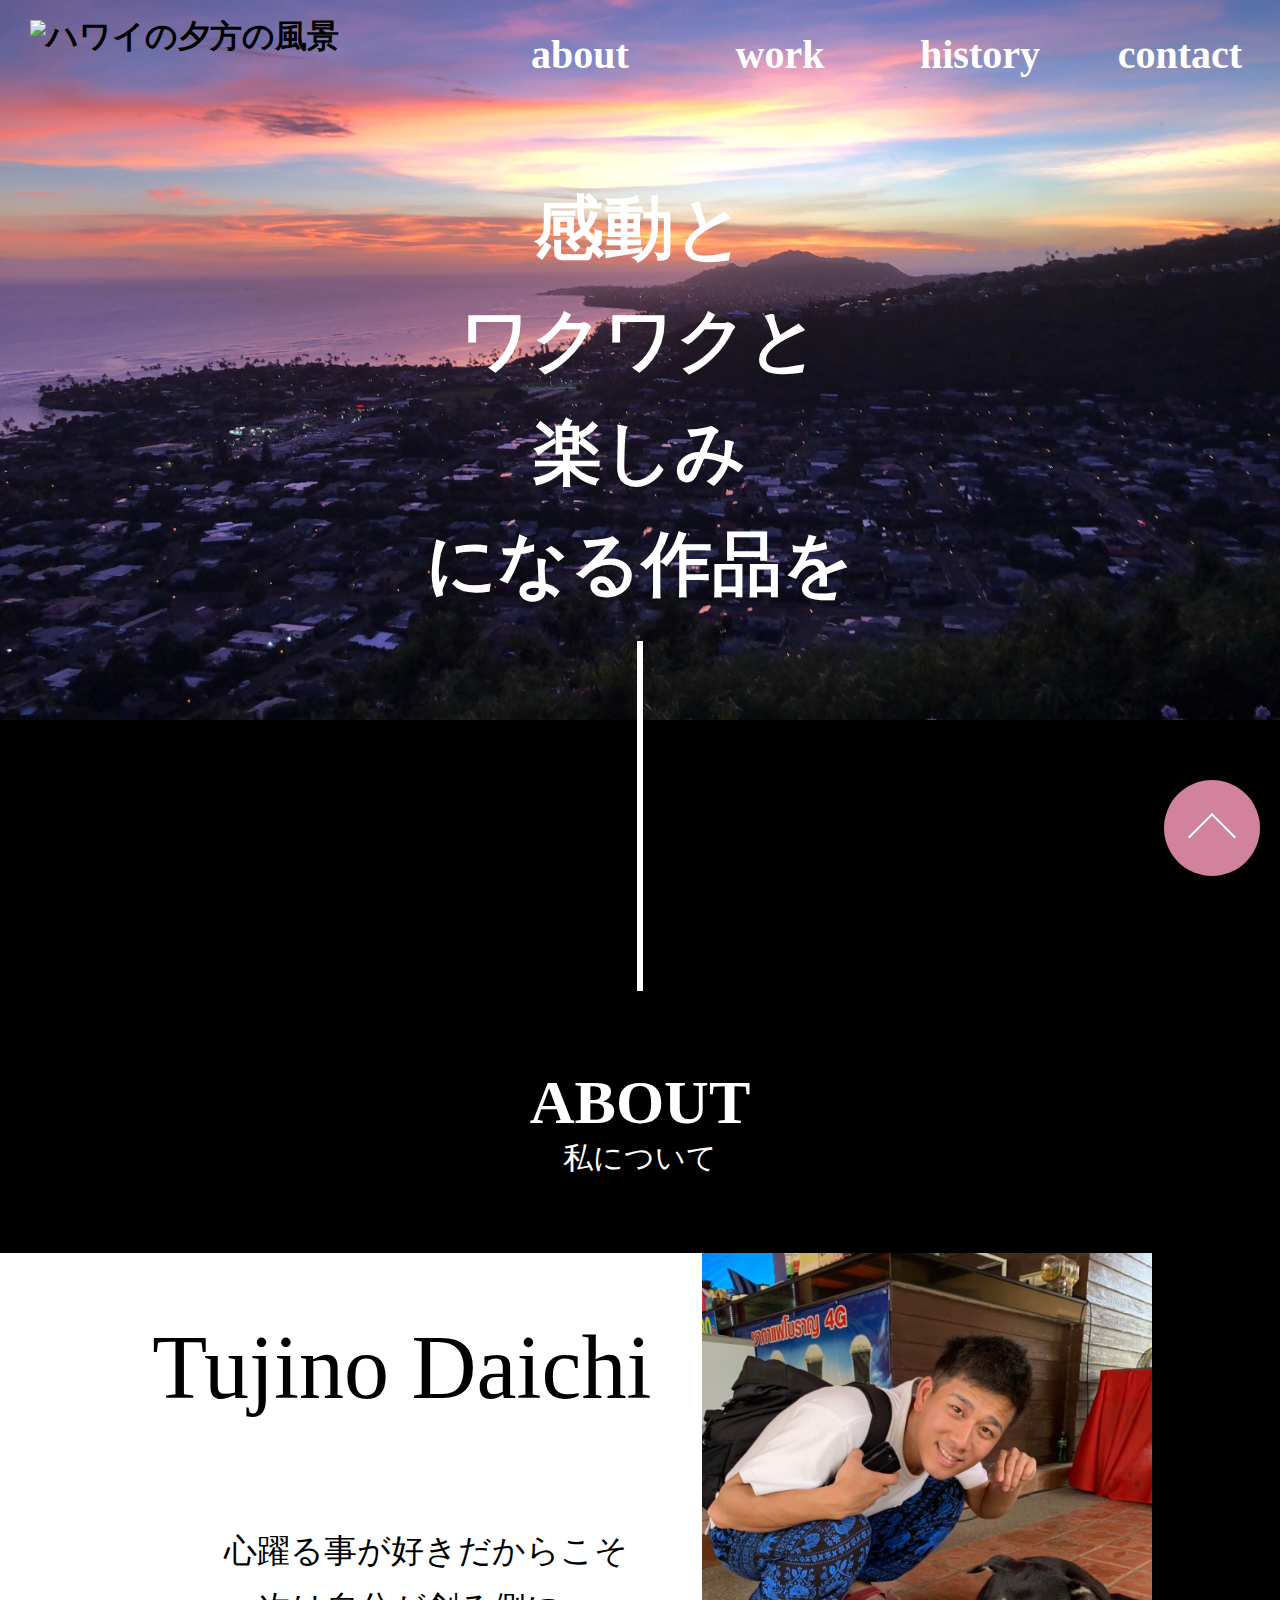
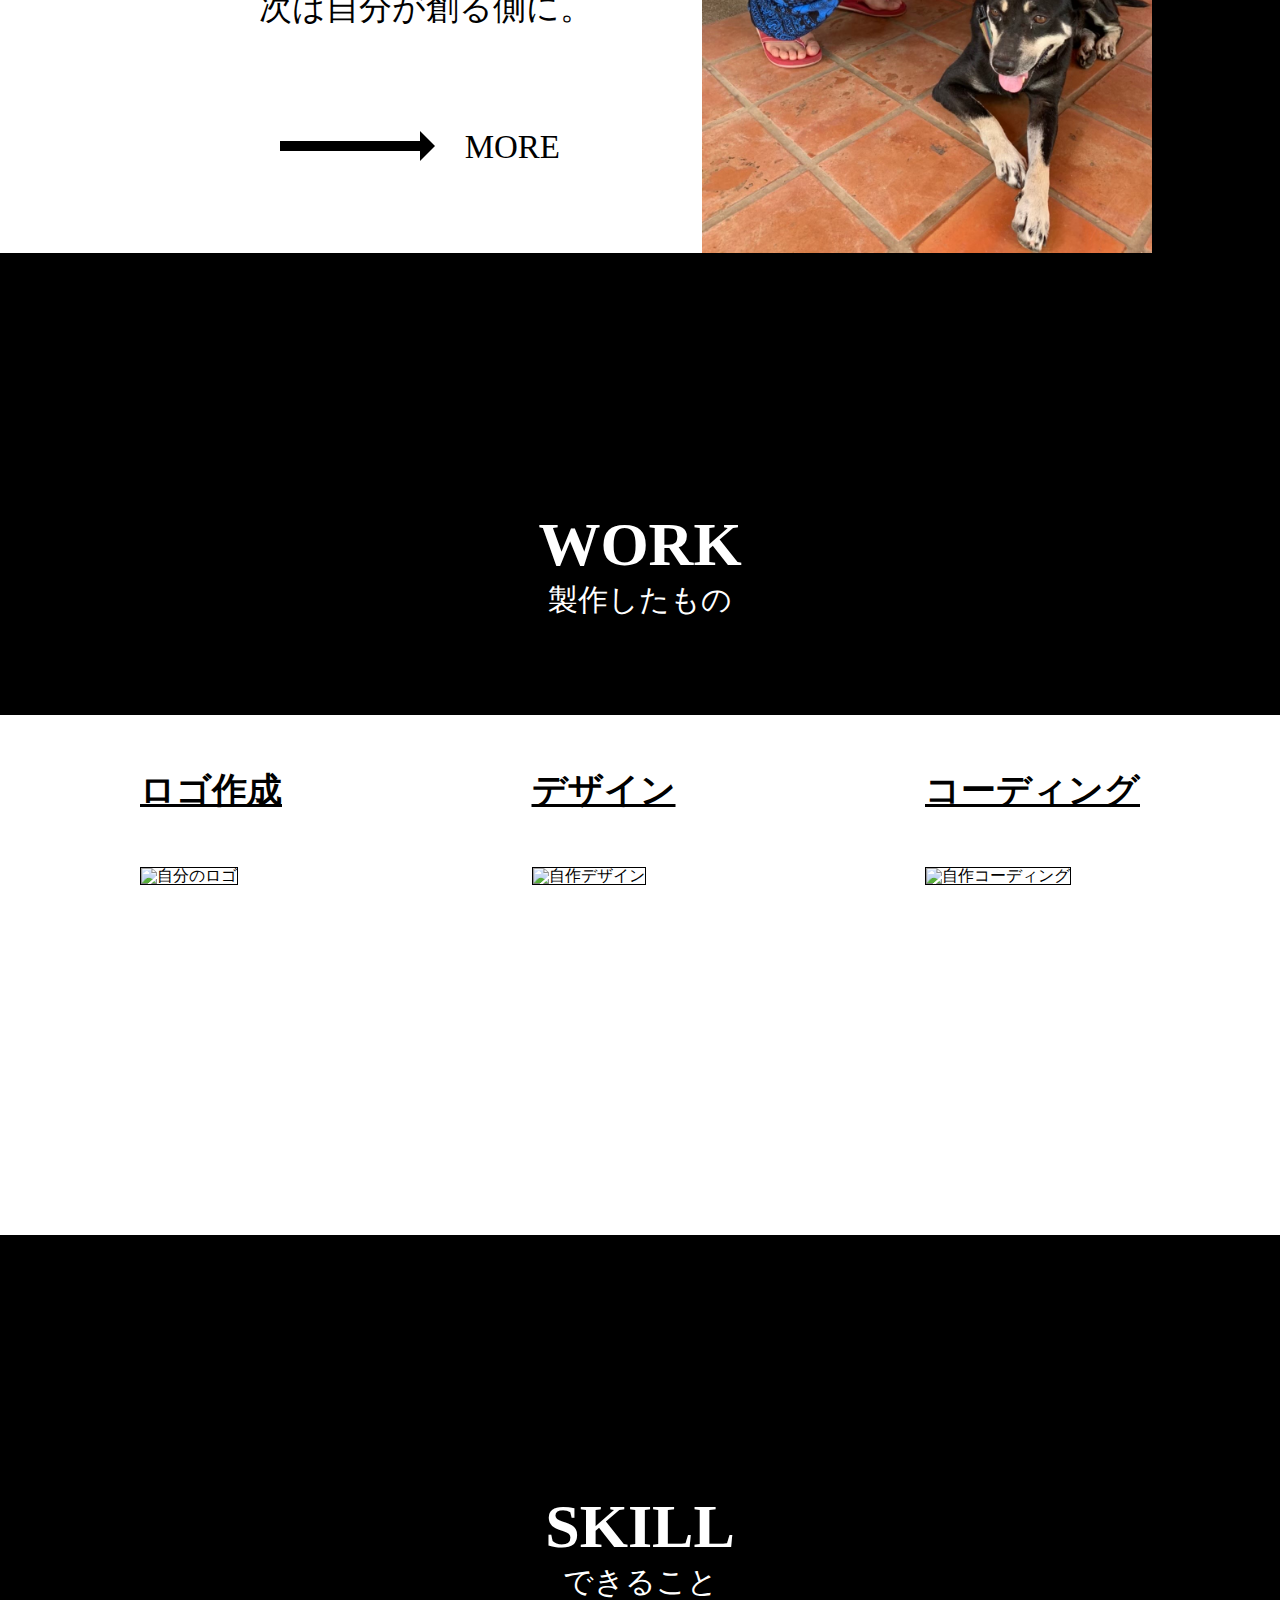
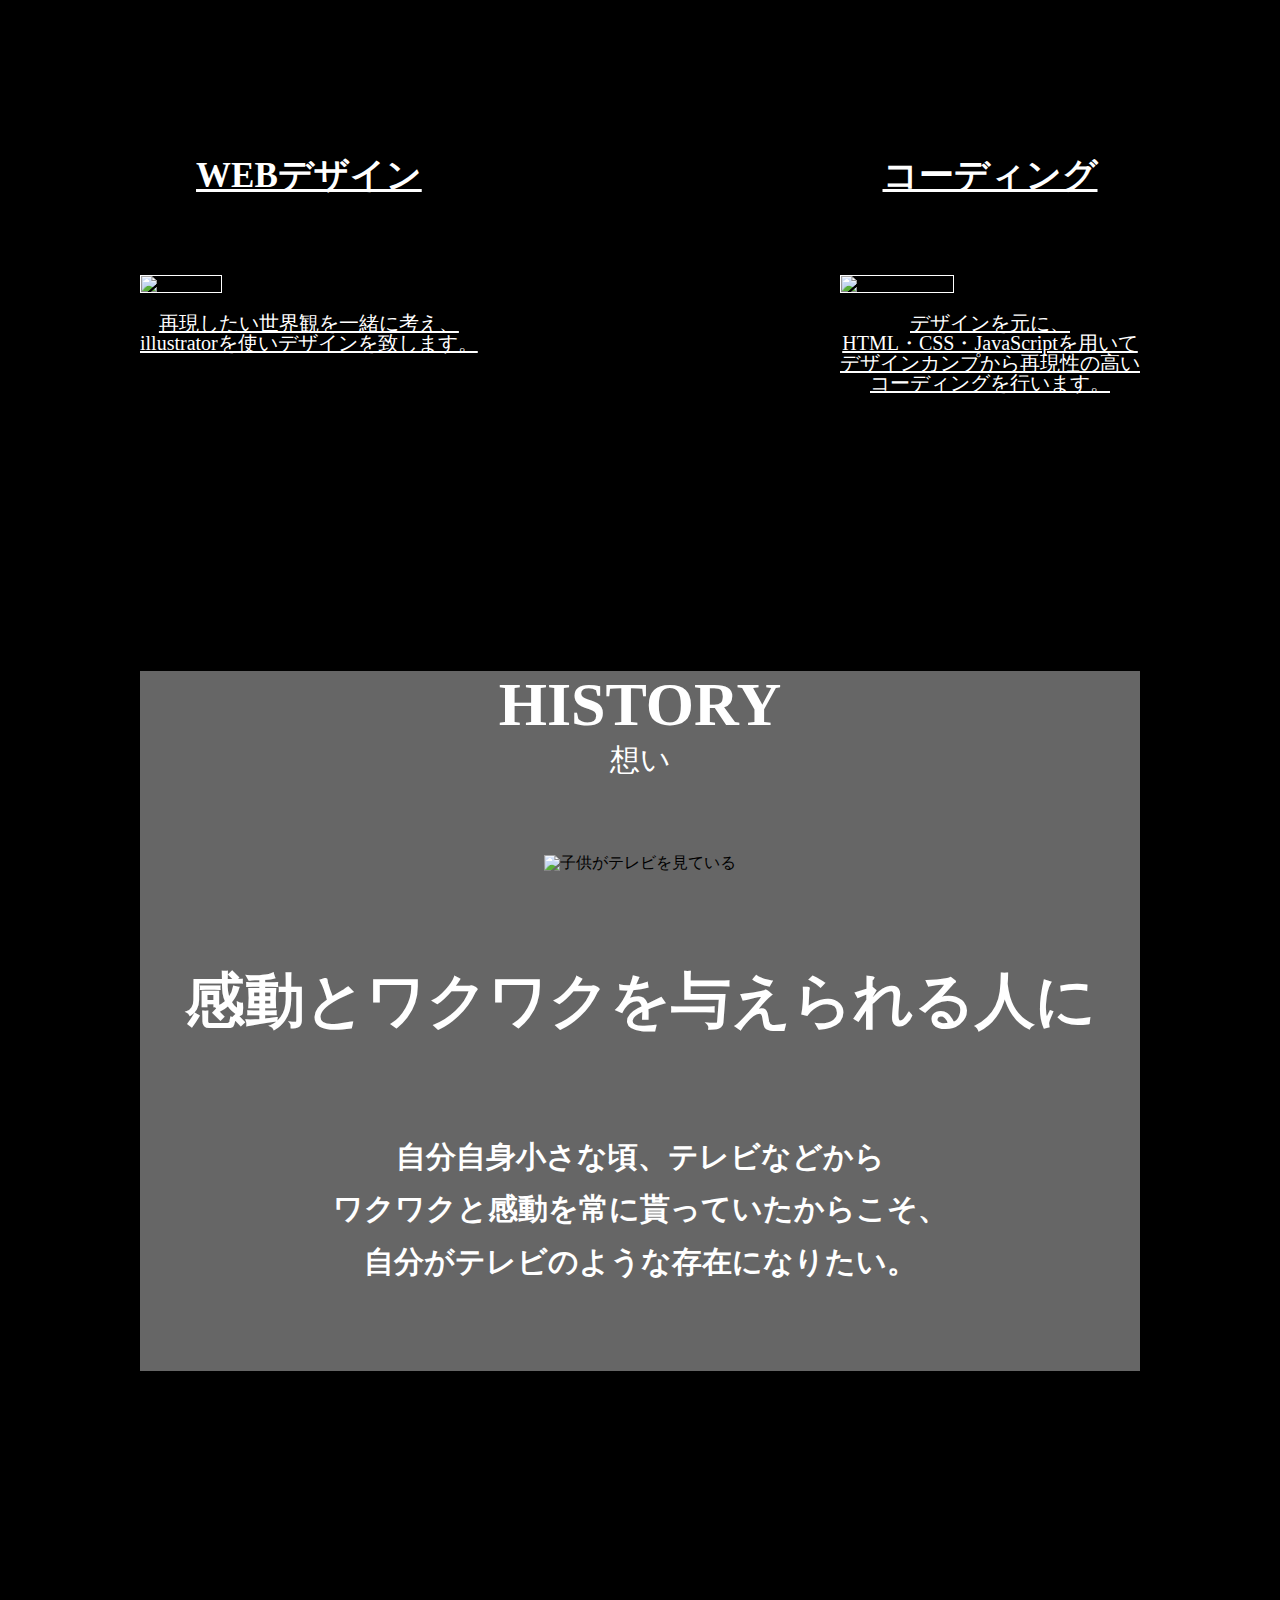
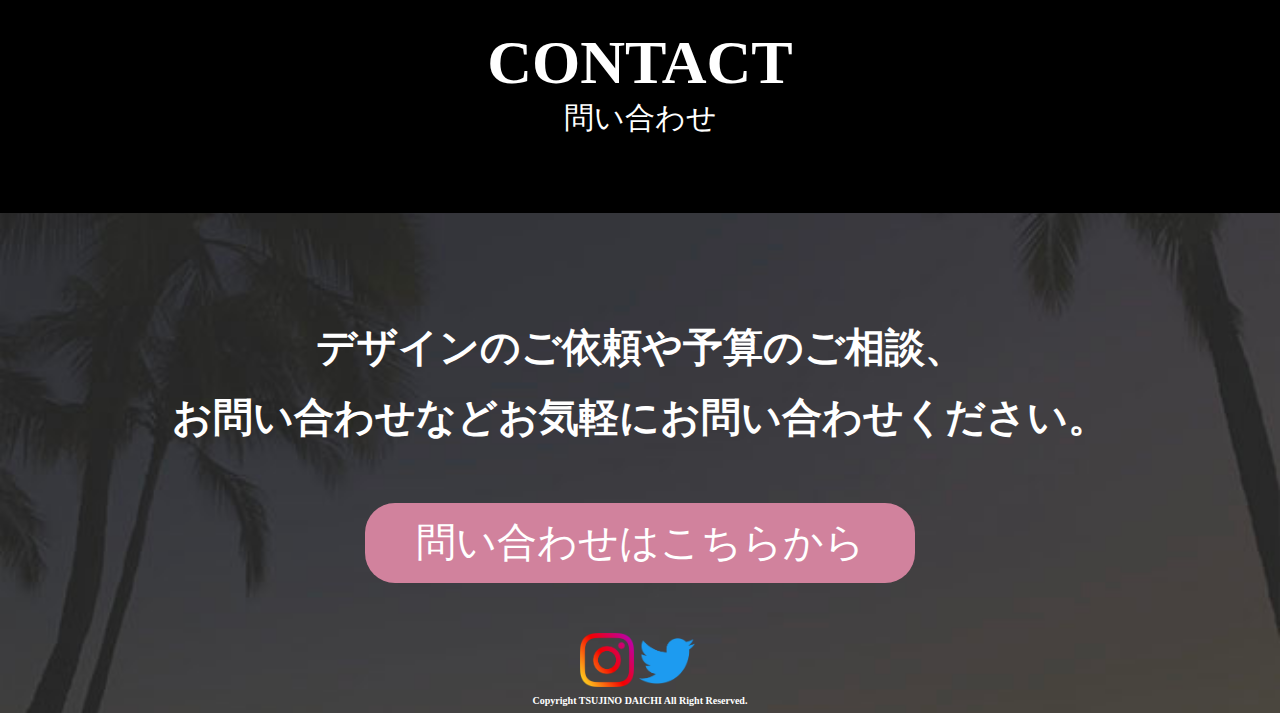
==== commit cef9b2b4: "修正２" ====
--- a/index.html
+++ b/index.html
@@ -187,7 +187,7 @@
     <div class="toiawase_content">
 
         <!-- <div class="toiawase">
-            <img src="images/IMG_2910.JPG" alt="ハワイの夕焼け">
+            <img src="potoforio/images/last.jpg" alt="ハワイの夕焼け">
         </div> -->
 
         <p>
@@ -205,7 +205,7 @@
         <div class="sns">
             <ul>
                 <li><img src="images/Instagramlogo.png" alt="インスタグラムロゴ"></li>
-                <li><img src="images/Twitterlogo .png" alt="Twitterロゴ"></li>
+                <li class="sns_t"><img src="images/Twitterlogo .png" alt="Twitterロゴ"></li>
             </ul>
         </div>
 
--- a/css/style.css
+++ b/css/style.css
@@ -142,7 +142,7 @@
     text-align: center;
     color: #fff;
     padding-top: 10px;
-    /* font-family: ヒラギノ丸ゴ ProN W4; */
+    font-family: "ヒラギノ丸ゴ ProN W4", "Hiragino Maru Gothic ProN";
 }
 
 .about_content {
@@ -162,7 +162,7 @@
     font-size: 90px;
     padding-left: 14.8%;
     padding-top: 70px;
-    /* font-family: ヒラギノ丸ゴ ProN W4; */
+    font-family: "ヒラギノ丸ゴ ProN W4", "Hiragino Maru Gothic ProN";
 }
 
 .about_content p {
@@ -172,7 +172,7 @@
     padding-bottom: 105px;
     line-height: 1.75;
     display: block;
-    /* font-family: ヒラギノ丸ゴ ProN W4; */
+    font-family: "ヒラギノ丸ゴ ProN W4", "Hiragino Maru Gothic ProN";
 }
 
 .ware {
@@ -239,7 +239,7 @@
     margin: 0 auto;
     padding-left: 10px;
     padding-right: 10px;
-    /* font-family: ヒラギノ丸ゴ ProN W4; */
+    font-family: "ヒラギノ丸ゴ ProN W4", "Hiragino Maru Gothic ProN";
 }
 h5 {
     font-size: 35px;
@@ -288,7 +288,7 @@
     margin: 0 auto;
     padding-left: 10px;
     padding-right: 10px;
-    /* font-family: ヒラギノ丸ゴ ProN W4; */
+    font-family: "ヒラギノ丸ゴ ProN W4", "Hiragino Maru Gothic ProN";
 }
 
 h6 {
@@ -396,13 +396,13 @@
 }
 
 .toiawase_content {
-    background: url(potoforio/images/last) no-repeat center center/cover;
+    background: url(../images/last.jpg) no-repeat center center/cover;
+    height: 300px;
+    padding: 100px;
 }
 
 /* .toiawase img {
     width: 100vw;
-    height: 500px;
-    opacity: 0.5;
 } */
 
 .toiawase_content p {
@@ -417,9 +417,9 @@
 
 .box7 {
     color: #fff;
-    font-size: 45px;
+    font-size: 40px;
     width: 550px;
-    height: 70px;
+    height: 80px;
     background-color: #d1829d;
     margin: 0 auto;
     text-align: center;
@@ -427,13 +427,18 @@
 }
 
 .toiawase_button {
-    padding-top: 10px;
-    color: #fff;
-    /* font-family: ヒラギノ丸ゴ ProN W4; */
+    padding-top: 20px;
+    color: #fff;
+    font-family: "ヒラギノ丸ゴ ProN W4", "Hiragino Maru Gothic ProN";
 }
 
 .sns {
-    width: 100px;
+    width: 120px;
+    margin: 0 auto;
+}
+
+.sns_t {
+    padding: 5px;
 }
 
 .sns ul {
@@ -445,7 +450,7 @@
 .last p {
     text-align: center;
     font-size: 10px;
-    /* font-family: ヒラギノ丸ゴ ProN W4; */
+    font-family: "ヒラギノ丸ゴ ProN W4", "Hiragino Maru Gothic ProN";
 }
 
 /* ボタン */
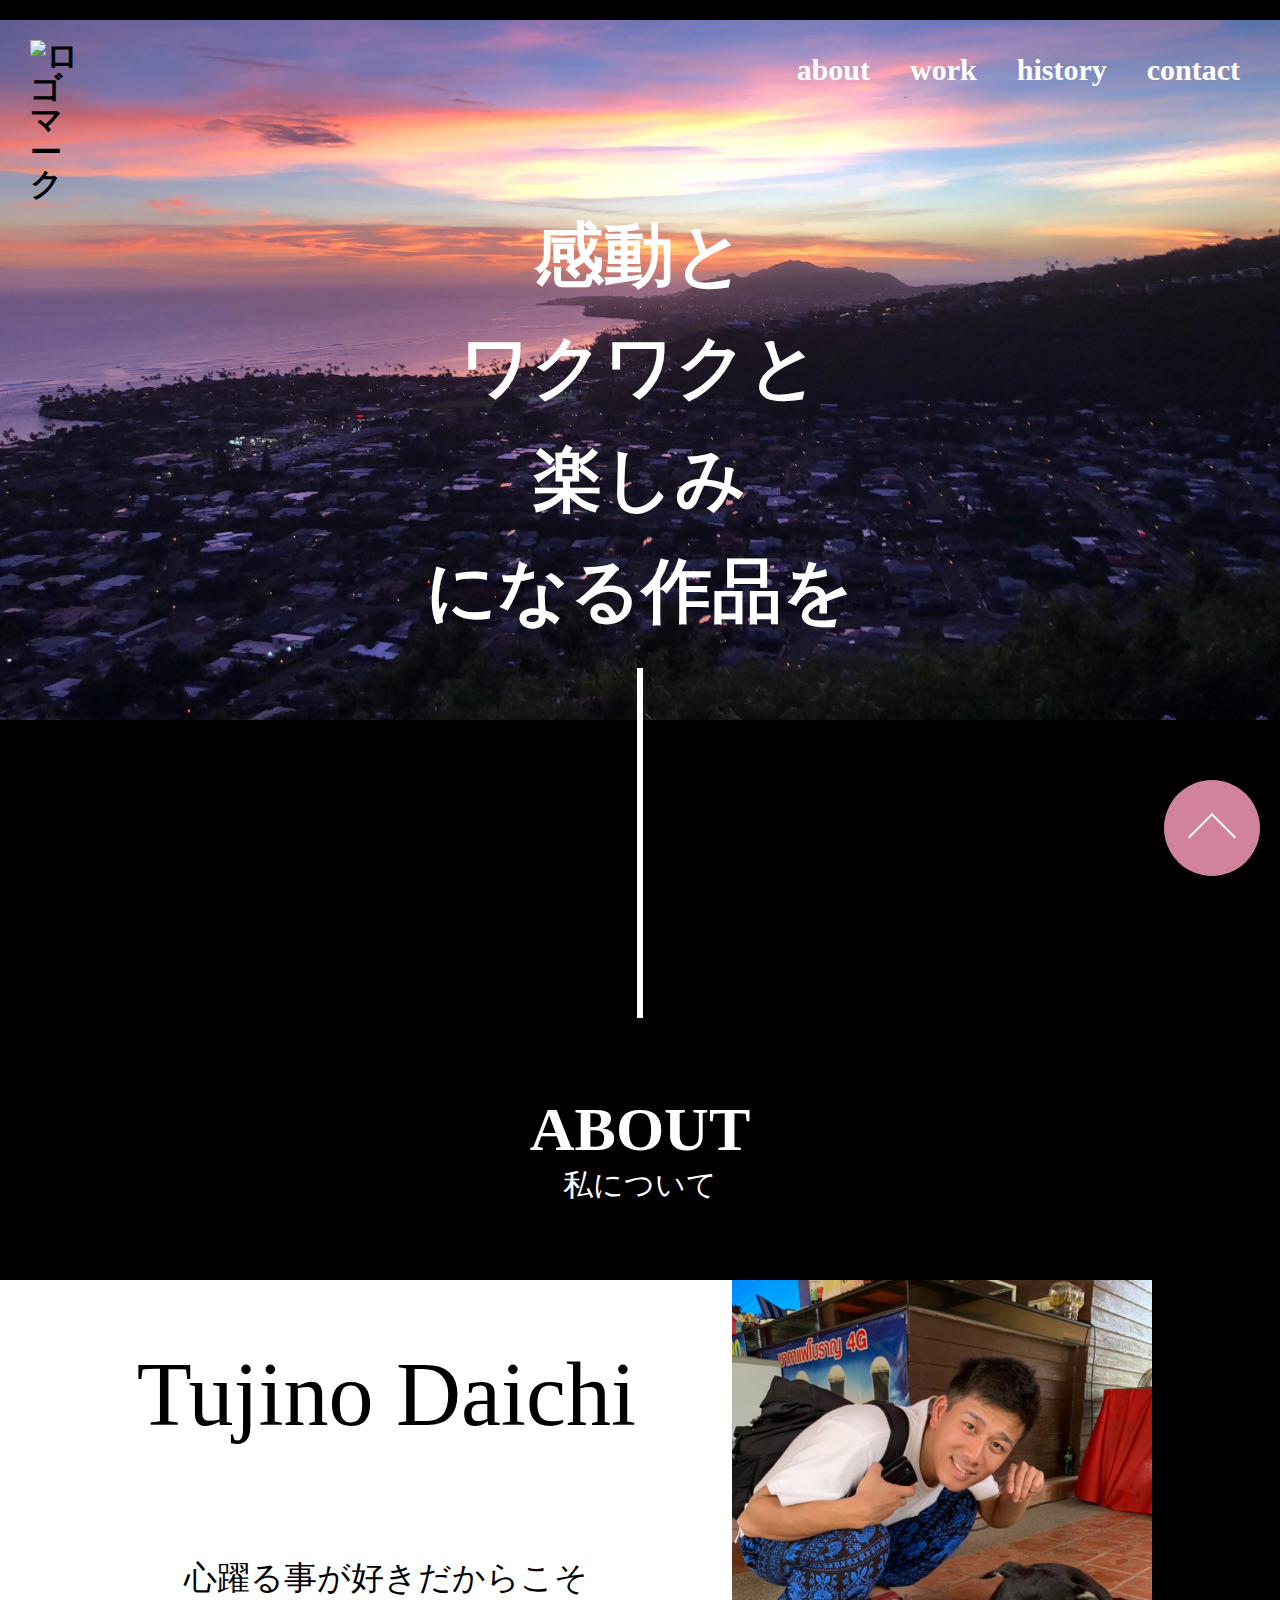
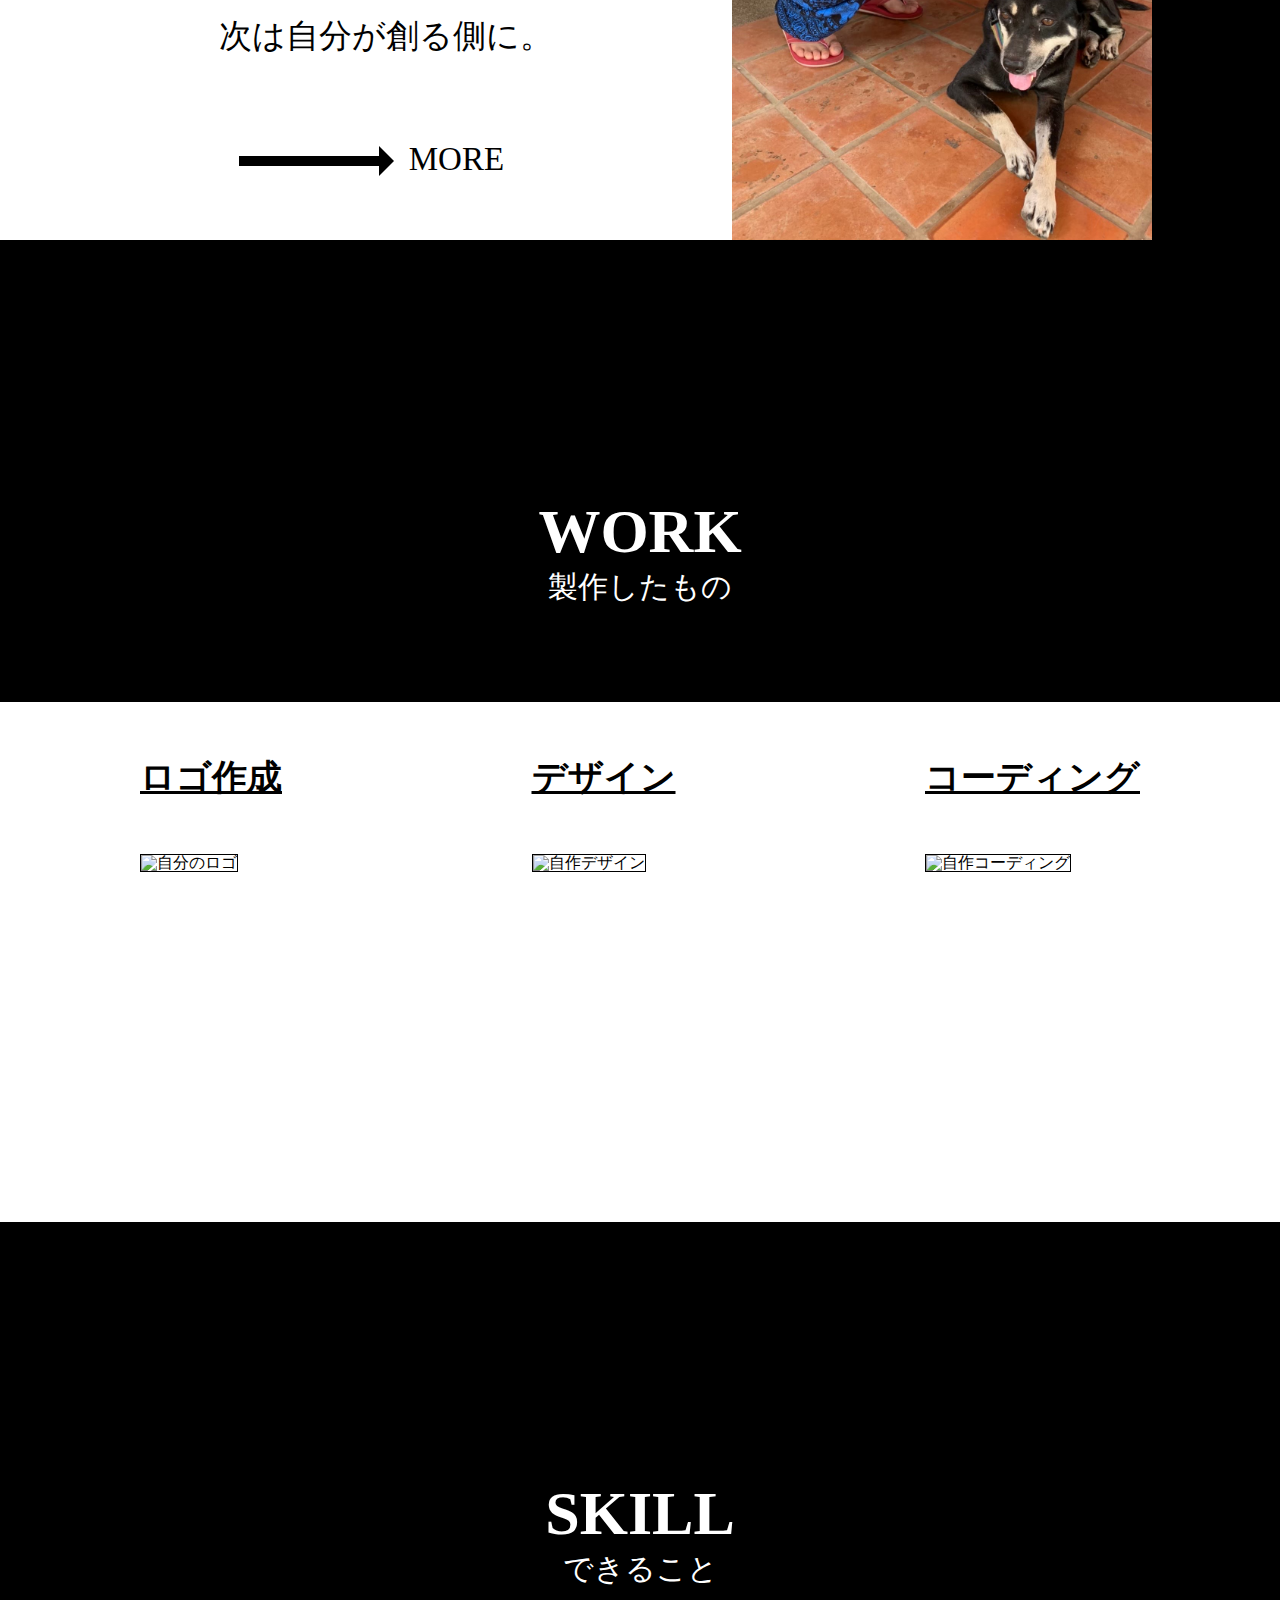
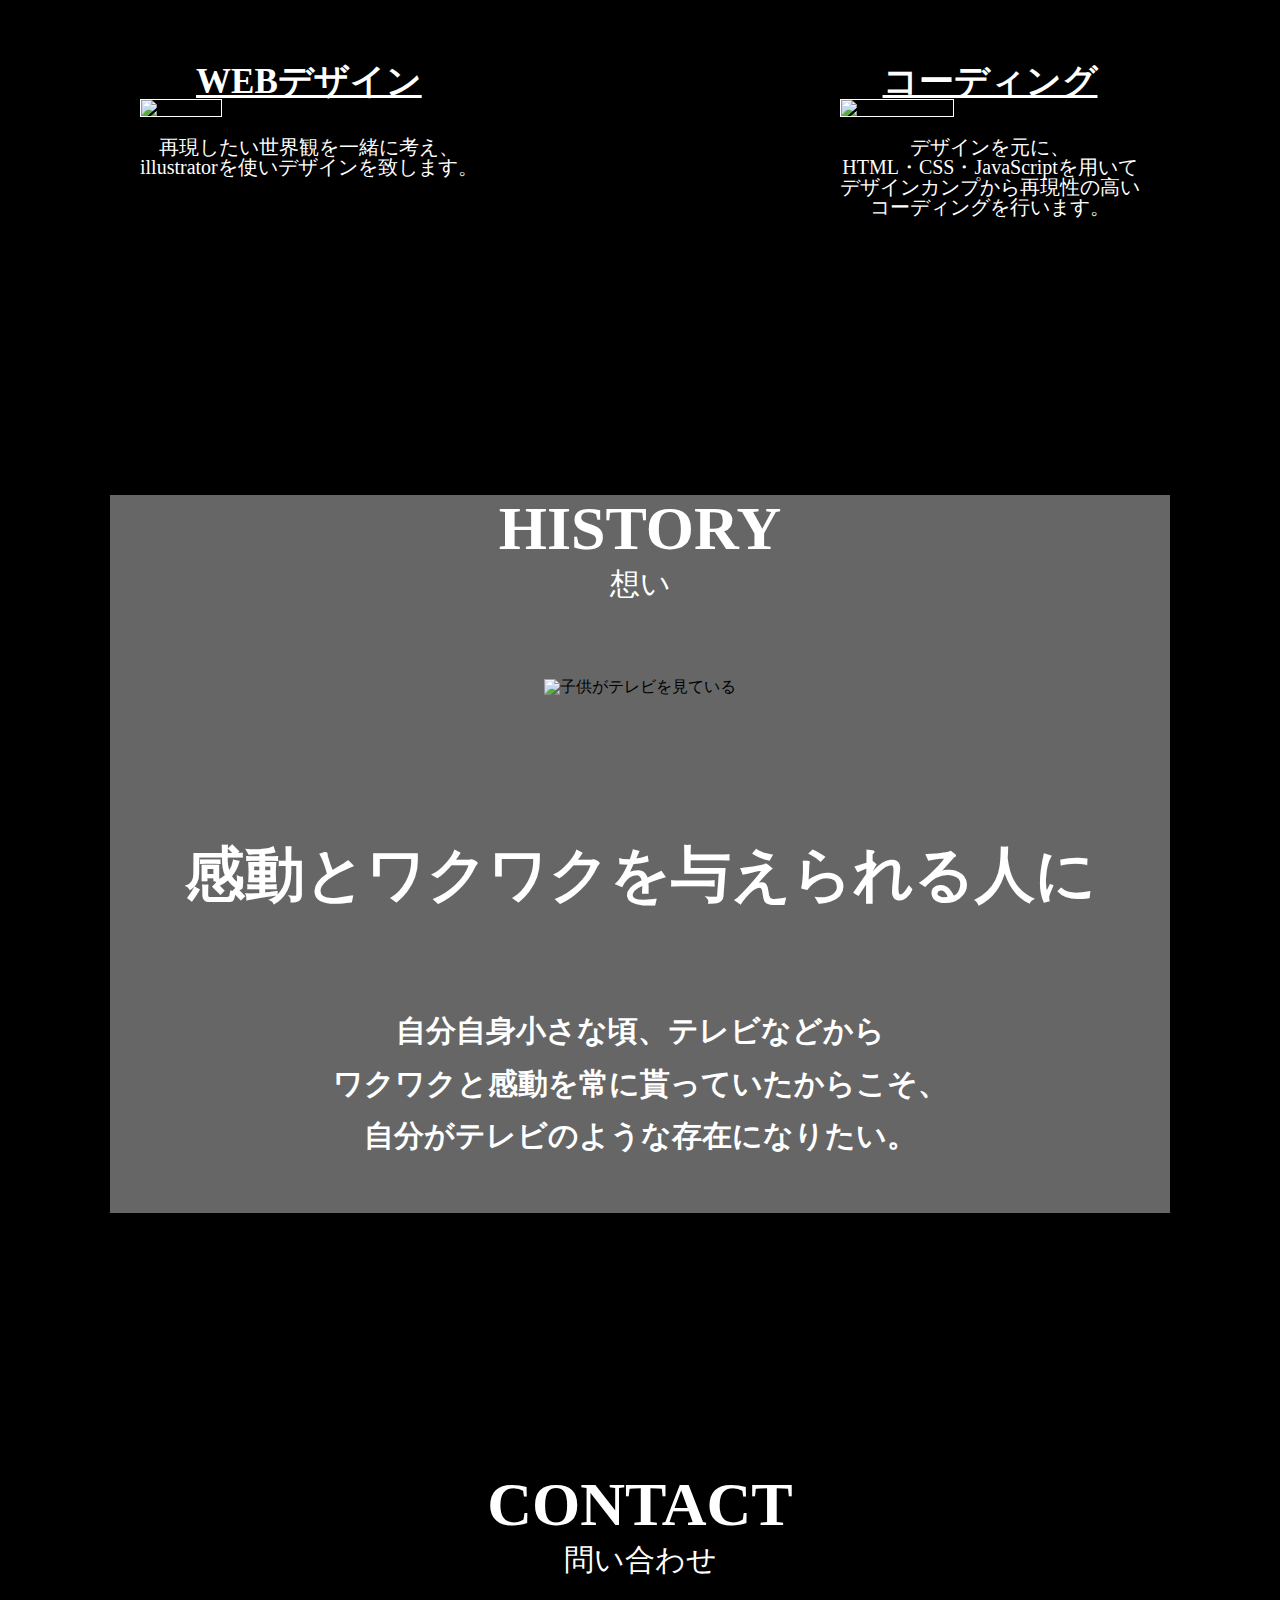
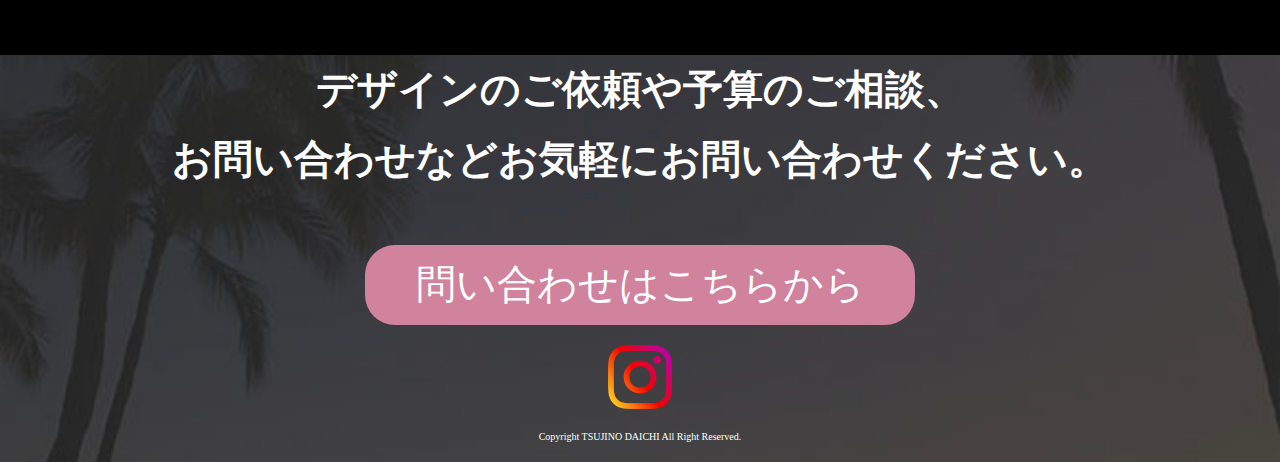
==== commit 7f74d12c: "修正５" ====
--- a/index.html
+++ b/index.html
@@ -19,8 +19,9 @@
     <!-- ヘッダー -->
     <header id="header">
         <div class="header_container">
-            <h1> <img src="images/透明ロゴマーク-1.png" alt="ハワイの夕方の風景"></h1>
-            <nav>
+            <h1> <img src="images/透明ロゴマーク-1.png" alt="ロゴマーク"></h1>
+
+            <nav class="menu">
                 <ul>
                     <li><a href="#about">about</a></li>
                     <li><a href="#work">work</a></li>
@@ -29,13 +30,27 @@
 
                 </ul>
 
+                <div class="pc_menu_btn "><span></span></div>
+
+
+                <nav class="pc_nav" style="display: none;">
+                    <ul>
+                        <li><a href="#about">about</a></li>
+                        <li><a href="#work">work</a></li>
+                        <li><a href="#history">history</a></li>
+                        <li><a href="#contact">contact</a></li>
+
+                    </ul>
+
+                </nav>
+
+
             </nav>
 
-        </div>
-
-        <div class="hyoudai">
-            <img src="images/ハワイ表紙.jpg" alt="ハワイの夕方の風景">
-        </div>
+
+        </div>
+
+
 
         <diV class="ton">
             <p>
@@ -60,18 +75,23 @@
             <div class="name">Tujino Daichi</div>
             <p>心躍る事が好きだからこそ<br>次は自分が創る側に。</p>
 
-            <div class="arrow"></div>
-
-            <div class="arrow_text">
-                <p>MORE</p>
-            </div>
-        </div>
-
-    </div>
-
-    <div class="ware">
-        <img src="images/IMG_9310.JPG" alt="自己紹介写真">
-    </div>
+            <div class="about_content_bottom">
+                <div class="arrow"></div>
+
+                <div class="arrow_text">
+                    <p>MORE</p>
+                </div>
+
+            </div>
+        </div>
+
+        <div class="ware">
+            <img src="images/IMG_9310.JPG" alt="自己紹介写真">
+        </div>
+
+    </div>
+
+
 
 
 
@@ -124,7 +144,7 @@
     <div class="skill_content">
 
         <div class="box4">
-            <h6>WEBデザイン</h6>
+            <h3>WEBデザイン</h3>
             <picture>
                 <img src="images/デザインの画像.jpeg" alt="デザイン">
             </picture>
@@ -135,7 +155,7 @@
 
         </div>
         <div class="box5">
-            <h6>コーディング</h6>
+            <h3>コーディング</h3>
             <picture>
                 <img src="images/コーディング画像.jpeg" alt="コーディング">
             </picture>
@@ -166,11 +186,11 @@
         </picture>
 
         <div class="box6">
-            <p class="history1">感動とワクワクを与えられる人に</p>
-
-            <p class="history2">自分自身小さな頃、テレビなどから
-                <br>ワクワクと感動を常に貰っていたからこそ、
-                <br>自分がテレビのような存在になりたい。
+            <p class="history1">感動とワクワクを<br class="sp_history1">与えられる人に</p>
+
+            <p class="history2">自分自身小さな頃、<br class="sp_history2">テレビなどから<br class="sp_history2">
+                <br class="sp_history3">ワクワクと感動を常に<br class="sp_history2">貰っていたからこそ、<br class="sp_history2">
+                <br class="sp_history3">自分がテレビのような<br class="sp_history2">存在になりたい。
             </p>
 
         </div>
@@ -186,26 +206,24 @@
 
     <div class="toiawase_content">
 
-        <!-- <div class="toiawase">
-            <img src="potoforio/images/last.jpg" alt="ハワイの夕焼け">
-        </div> -->
-
-        <p>
-            デザインのご依頼や予算のご相談、
-            <br>お問い合わせなどお気軽にお問い合わせください。
+
+
+        <p class="toiawase1">
+            デザインのご依頼や予算のご相談、<br class="toiawase3">
+            <br class="toiawase2">お問い合わせなど<br class="toiawase3">お気軽にお問い合わせください。
         </p>
 
         <div class="box7">
             <div class="toiawase_button">
-                <a>問い合わせはこちらから</a>
+                <p><a>問い合わせはこちらから</a></p>
             </div>
 
         </div>
 
         <div class="sns">
             <ul>
-                <li><img src="images/Instagramlogo.png" alt="インスタグラムロゴ"></li>
-                <li class="sns_t"><img src="images/Twitterlogo .png" alt="Twitterロゴ"></li>
+                <li class="insta"><img src="images/Instagramlogo.png" alt="インスタグラムロゴ"></li>
+                <!-- <li class="sns_t"><img src="images/Twitterlogo .png" alt="Twitterロゴ"></li> -->
             </ul>
         </div>
 
--- a/css/style.css
+++ b/css/style.css
@@ -52,10 +52,6 @@
 
 /* ヘッダー */
 
-.header_container img {
-    width: 25%;
-}
-
 .header_container {
     position: absolute;
     top: 0;
@@ -67,43 +63,41 @@
     margin-top: 20px;
     font-family: 筑紫B丸ゴシック;
     font-weight: bold;
+    background: url(../images/ハワイ表紙.jpg) no-repeat center center/cover;
+    height: 700px;
 }
 
 h1 {
     padding-left: 30px;
+    max-width: 60px;
+    padding-top: 20px;
 }
 
 .header_container nav ul {
     padding-top: 15px;
 }
 
-.nav {
-    max-width: 100%;
-}
-
-nav ul {
+.menu ul {
     display: flex;
-}
-
-nav li a {
-    font-size: 40px;
-    font-weight: bold;
-    display: block;
-    width: 200px;
-    text-align: center;
-    color: #fff;
-}
-
-.hyoudai {
-    max-width: 100%;
+    position: relative;
+    z-index: 100;
+}
+
+.menu li {
+    color: #fff;
+    font-size: 30px;
+    padding-right: 40px;
+    padding-top: 20px;
 }
 
 .ton {
     font-size: 70px;
     text-align: center;
-    margin-top: -550px;
+    /* margin-top: -550px; */
     font-family: 筑紫B丸ゴシック;
     font-weight: bold;
+    position: relative;
+    padding-top: 200px;
 }
 
 .ton p {
@@ -148,25 +142,27 @@
 .about_content {
     background-color: #fff;
     margin-right: 10%;
-    height: 600px;
+    height: 560px;
     max-width: 100%;
     text-align: center;
+    display: flex;
+    justify-content: flex-end;
 }
 
 .about_content2 {
-    width: 700px;
+    width: 60%;
 }
 
 .name {
     /* text-align: center; */
     font-size: 90px;
-    padding-left: 14.8%;
+    /* padding-left: 14.8%; */
     padding-top: 70px;
     font-family: "ヒラギノ丸ゴ ProN W4", "Hiragino Maru Gothic ProN";
 }
 
 .about_content p {
-    padding-left: 21.8%;
+    /* padding-left: 21.8%; */
     padding-top: 110px;
     font-size: 33px;
     padding-bottom: 105px;
@@ -176,11 +172,16 @@
 }
 
 .ware {
-    width: 450px;
-    float: right;
-    margin-top: -600px;
+    width: 420px;
+    /* float: right; */
+    /* margin-top: -600px; */
     position: relative;
-    margin-right: 10%;
+    /* margin-right: 10%; */
+}
+
+.about_content_bottom {
+    display: flex;
+    justify-content: center;
 }
 
 .arrow {
@@ -188,7 +189,8 @@
     height: 10px;
     width: 130px;
     position: relative;
-    top: -5px;
+    top: -15px;
+    right: 30px;
     padding-right: 10px;
     background-color: #000000;
 }
@@ -207,7 +209,7 @@
 .arrow_text {
     position: relative;
     font-size: 33px;
-    padding-left: 220px;
+    /* padding-left: 220px; */
     margin-top: -150px;
 }
 
@@ -247,6 +249,14 @@
     text-decoration: underline;
 }
 
+.box1 {
+    padding-right: 10px;
+}
+
+.box2 {
+    padding-right: 10px;
+}
+
 .box1 img {
     width: 300px;
     height: 300px;
@@ -291,7 +301,7 @@
     font-family: "ヒラギノ丸ゴ ProN W4", "Hiragino Maru Gothic ProN";
 }
 
-h6 {
+h3 {
     font-size: 35px;
     text-align: center;
     text-decoration: underline;
@@ -309,7 +319,6 @@
     font-size: 35px;
     padding-top: 40px;
     text-align: center;
-    text-decoration: underline;
     color: #fff;
 }
 
@@ -324,7 +333,6 @@
     font-size: 35px;
     padding-top: 40px;
     text-align: center;
-    text-decoration: underline;
     color: #fff;
 }
 
@@ -359,8 +367,8 @@
 
 .box6 {
     background-color: #666666;
-    height: 700px;
-    width: 1000px;
+    padding: 50px 30px;
+    max-width: 1000px;
     margin: 0 auto;
     margin-top: -200px;
     font-family: 筑紫B丸ゴシック;
@@ -397,15 +405,14 @@
 
 .toiawase_content {
     background: url(../images/last.jpg) no-repeat center center/cover;
-    height: 300px;
-    padding: 100px;
+    max-width: 100%;
 }
 
 /* .toiawase img {
     width: 100vw;
 } */
 
-.toiawase_content p {
+.toiawase1 {
     font-size: 40px;
     text-align: center;
     color: #fff;
@@ -418,7 +425,7 @@
 .box7 {
     color: #fff;
     font-size: 40px;
-    width: 550px;
+    max-width: 550px;
     height: 80px;
     background-color: #d1829d;
     margin: 0 auto;
@@ -426,31 +433,38 @@
     border-radius: 30px;
 }
 
-.toiawase_button {
+.toiawase_button p {
     padding-top: 20px;
     color: #fff;
     font-family: "ヒラギノ丸ゴ ProN W4", "Hiragino Maru Gothic ProN";
 }
 
-.sns {
-    width: 120px;
+.sns img {
+    width: 5%;
     margin: 0 auto;
 }
 
-.sns_t {
+.insta {
+    padding-top: 20px;
+    text-align: center;
+    padding-bottom: 20px;
+}
+/* .sns_t {
     padding: 5px;
-}
-
-.sns ul {
+} */
+
+/* .sns ul {
     display: flex;
     margin-top: 50px;
     justify-content: center;
-}
+} */
 
 .last p {
     text-align: center;
     font-size: 10px;
     font-family: "ヒラギノ丸ゴ ProN W4", "Hiragino Maru Gothic ProN";
+    padding-bottom: 20px;
+    color: #fff;
 }
 
 /* ボタン */
@@ -484,3 +498,312 @@
     left: 32%;
     transform: rotate(135deg);
 }
+
+.sp_history1 {
+    display: none;
+}
+
+.sp_history2 {
+    display: none;
+}
+
+.toiawase3 {
+    display: none;
+}
+
+.pc_menu_btn {
+    display: none;
+}
+
+@media screen and (max-width: 767px) {
+    .menu {
+        display: none;
+    }
+
+    .pc_menu_btn {
+        display: block;
+    }
+
+    .pc_nav {
+        display: block;
+    }
+
+    .pc_menu_btn {
+        position: absolute;
+        top: 40px;
+        right: 20px;
+        display: block;
+        cursor: pointer;
+        z-index: 100;
+    }
+
+    .pc_menu_btn span {
+        background-color: #fff;
+        width: 55px;
+        height: 4px;
+        display: block;
+        position: relative;
+        transition: 0.3s;
+    }
+
+    .pc_menu_btn span::before,
+    .pc_menu_btn span::after {
+        content: "";
+        width: 55px;
+        height: 4px;
+        display: block;
+        background-color: #fff;
+        position: absolute;
+        transition: 0.3s;
+    }
+
+    .pc_menu_btn span::before {
+        bottom: 18px;
+    }
+
+    .pc_menu_btn span::after {
+        top: 18px;
+    }
+
+    .open span {
+        background: transparent;
+    }
+
+    .open span::before {
+        bottom: 0px;
+        transform: rotate(45deg);
+    }
+
+    .open span::after {
+        top: 0px;
+        transform: rotate(135deg);
+    }
+
+    .pc_nav {
+        position: fixed;
+        top: 0;
+        left: 0;
+        width: 100%;
+        height: 100vh;
+        background-color: #000000;
+    }
+
+    .pc_nav ul {
+        display: flex;
+        flex-direction: column;
+        justify-content: center;
+        height: 100%;
+    }
+
+    .pc_nav a {
+        color: #fff;
+        font-family: 筑紫B丸ゴシック;
+        font-size: 62px;
+        display: block;
+        padding: 20px 0;
+        text-align: center;
+    }
+
+    /* <!-- about 私について --> */
+
+    .header_container {
+        height: 350px;
+    }
+
+    .ton {
+        font-size: 30px;
+        padding-top: 140px;
+    }
+
+    .v_line_fix {
+        height: 50px;
+        width: 3px;
+    }
+
+    h1 {
+        max-width: 10%;
+    }
+
+    h2 {
+        font-size: 25px;
+    }
+
+    .wrap p {
+        font-size: 16px;
+    }
+
+    .wrap2 p {
+        font-size: 16px;
+    }
+
+    .wrap3 p {
+        font-size: 16px;
+    }
+
+    .wrap4 p {
+        font-size: 16px;
+    }
+
+    .wrap5 p {
+        font-size: 16px;
+    }
+
+    .work_content {
+        height: 1100px;
+        text-align: center;
+    }
+
+    .box1 h5 {
+        padding-top: 30px;
+    }
+
+    .work2_content {
+        display: block;
+    }
+    .box1 img {
+        width: 250px;
+        height: 250px;
+    }
+
+    .box2 img {
+        width: 250px;
+        height: 250px;
+    }
+
+    .box3 img {
+        width: 250px;
+        height: 250px;
+    }
+
+    .work2_content h5 {
+        font-size: 20px;
+    }
+
+    .wrap {
+        padding-top: 20px;
+    }
+
+    .wrap2 {
+        padding-top: 20px;
+    }
+
+    .wrap3 {
+        padding-top: 20px;
+    }
+
+    .wrap4 {
+        padding-top: 20px;
+    }
+
+    .wrap5 {
+        padding-top: 20px;
+    }
+
+    /* <!-- SKILLできること --> */
+
+    .skill_content {
+        display: block;
+        text-align: center;
+    }
+
+    .box4 img {
+        width: 250px;
+        height: 250px;
+    }
+
+    .box5 img {
+        width: 250px;
+        height: 250px;
+    }
+
+    .skill_content h3 {
+        font-size: 20px;
+        padding-bottom: 20px;
+    }
+
+    .skill_content p {
+        font-size: 16px;
+        line-height: 1.75;
+    }
+
+    /* <!-- HISTORY 想い --> */
+
+    .history_content img {
+        max-width: 70%;
+    }
+
+    .box6 {
+        padding: 10px 5px;
+        max-width: 80%;
+        margin-top: -80px;
+    }
+
+    .history1 {
+        font-size: 33px;
+        line-height: 1.73;
+        padding-top: 100px;
+        padding-bottom: 50px;
+    }
+
+    .sp_history1 {
+        display: block;
+    }
+
+    .history2 {
+        display: block;
+        font-size: 16px;
+    }
+
+    .sp_history2 {
+        display: block;
+    }
+
+    .sp_history3 {
+        display: none;
+    }
+
+    /* <!-- CONTACT 問い合わせ --> */
+
+    .toiawase_content {
+        padding: 40px;
+    }
+
+    .toiawase1 {
+        font-size: 16px;
+    }
+
+    .toiawase2 {
+        display: none;
+    }
+
+    .toiawase3 {
+        display: block;
+    }
+
+    .toiawase_button p {
+        font-size: 16px;
+    }
+
+    .box7 {
+        max-width: 200px;
+        height: 40px;
+    }
+
+    .toiawase_button p {
+        padding-top: -80px;
+    }
+
+    .sns img {
+        width: 10%;
+    }
+
+    .arrow1 {
+        width: 3em;
+        height: 3em;
+    }
+
+    .arrow1:before {
+        width: 1em;
+        height: 1em;
+    }
+}
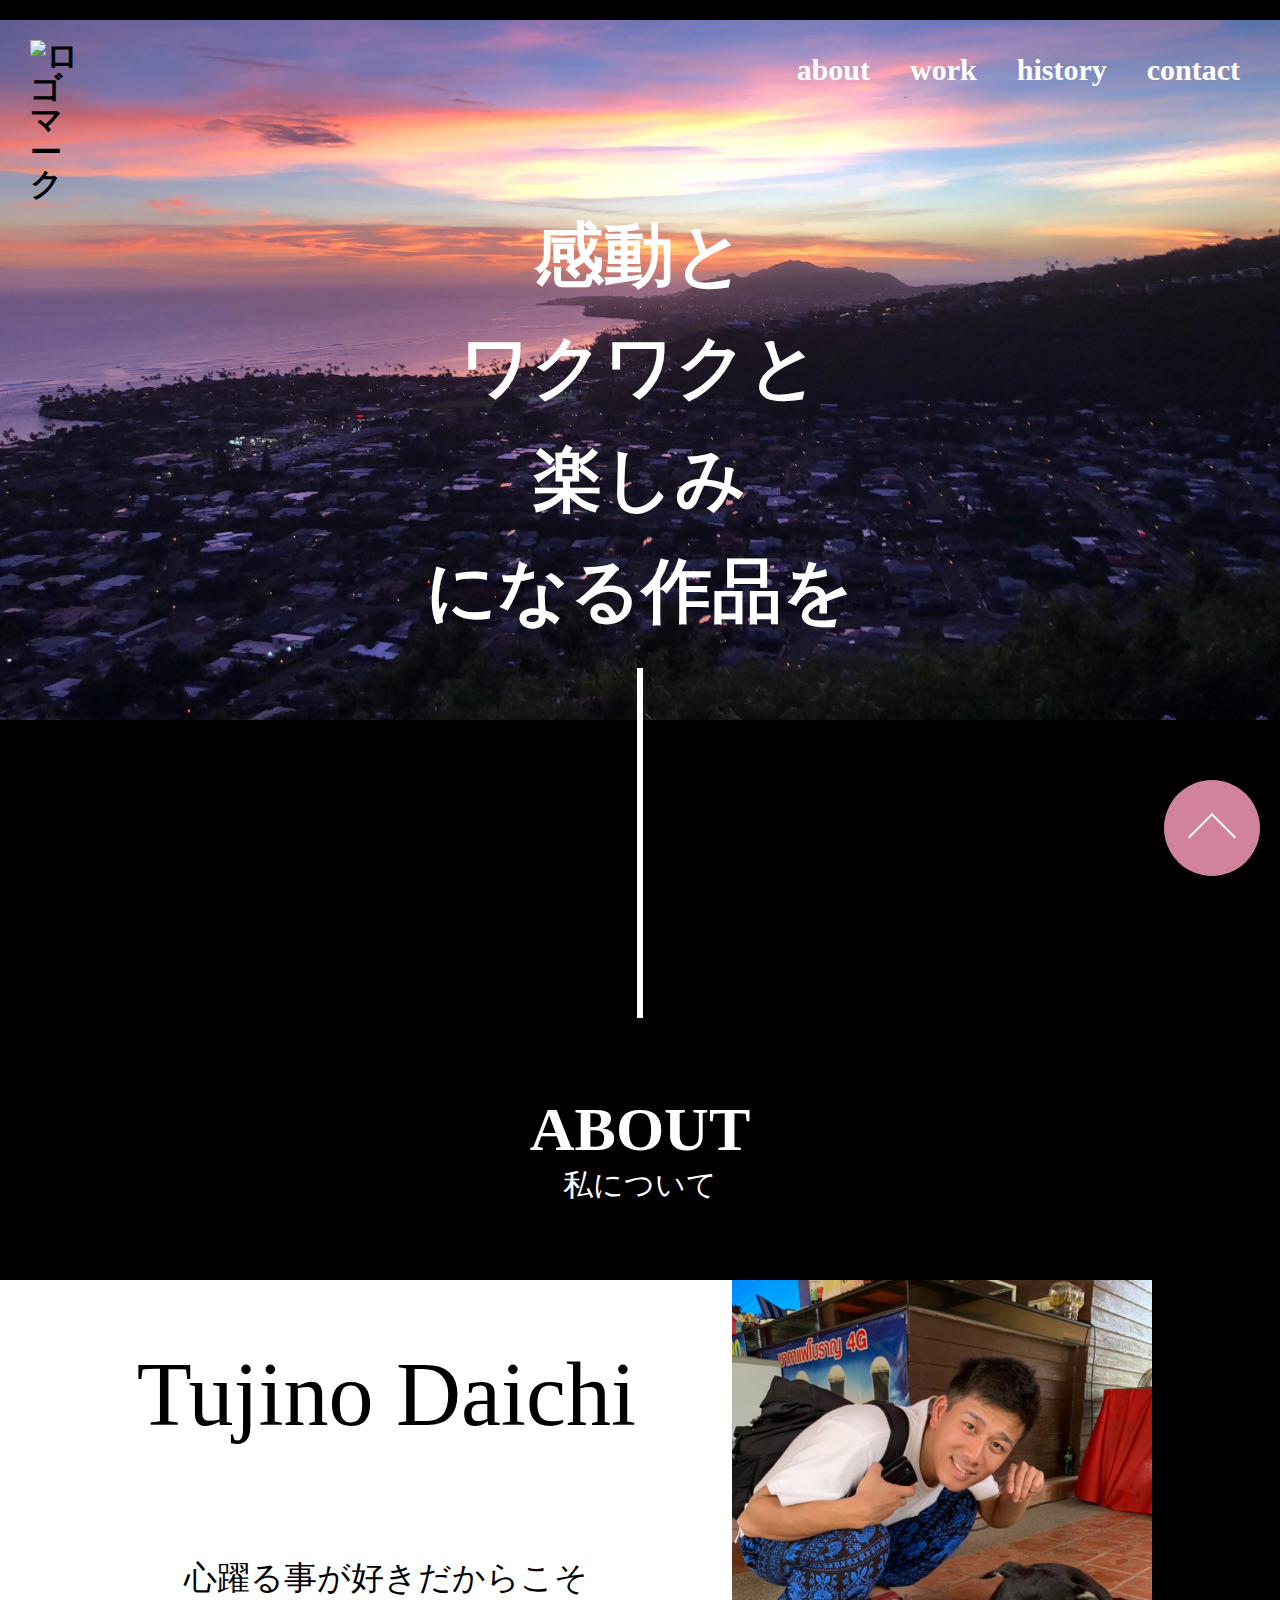
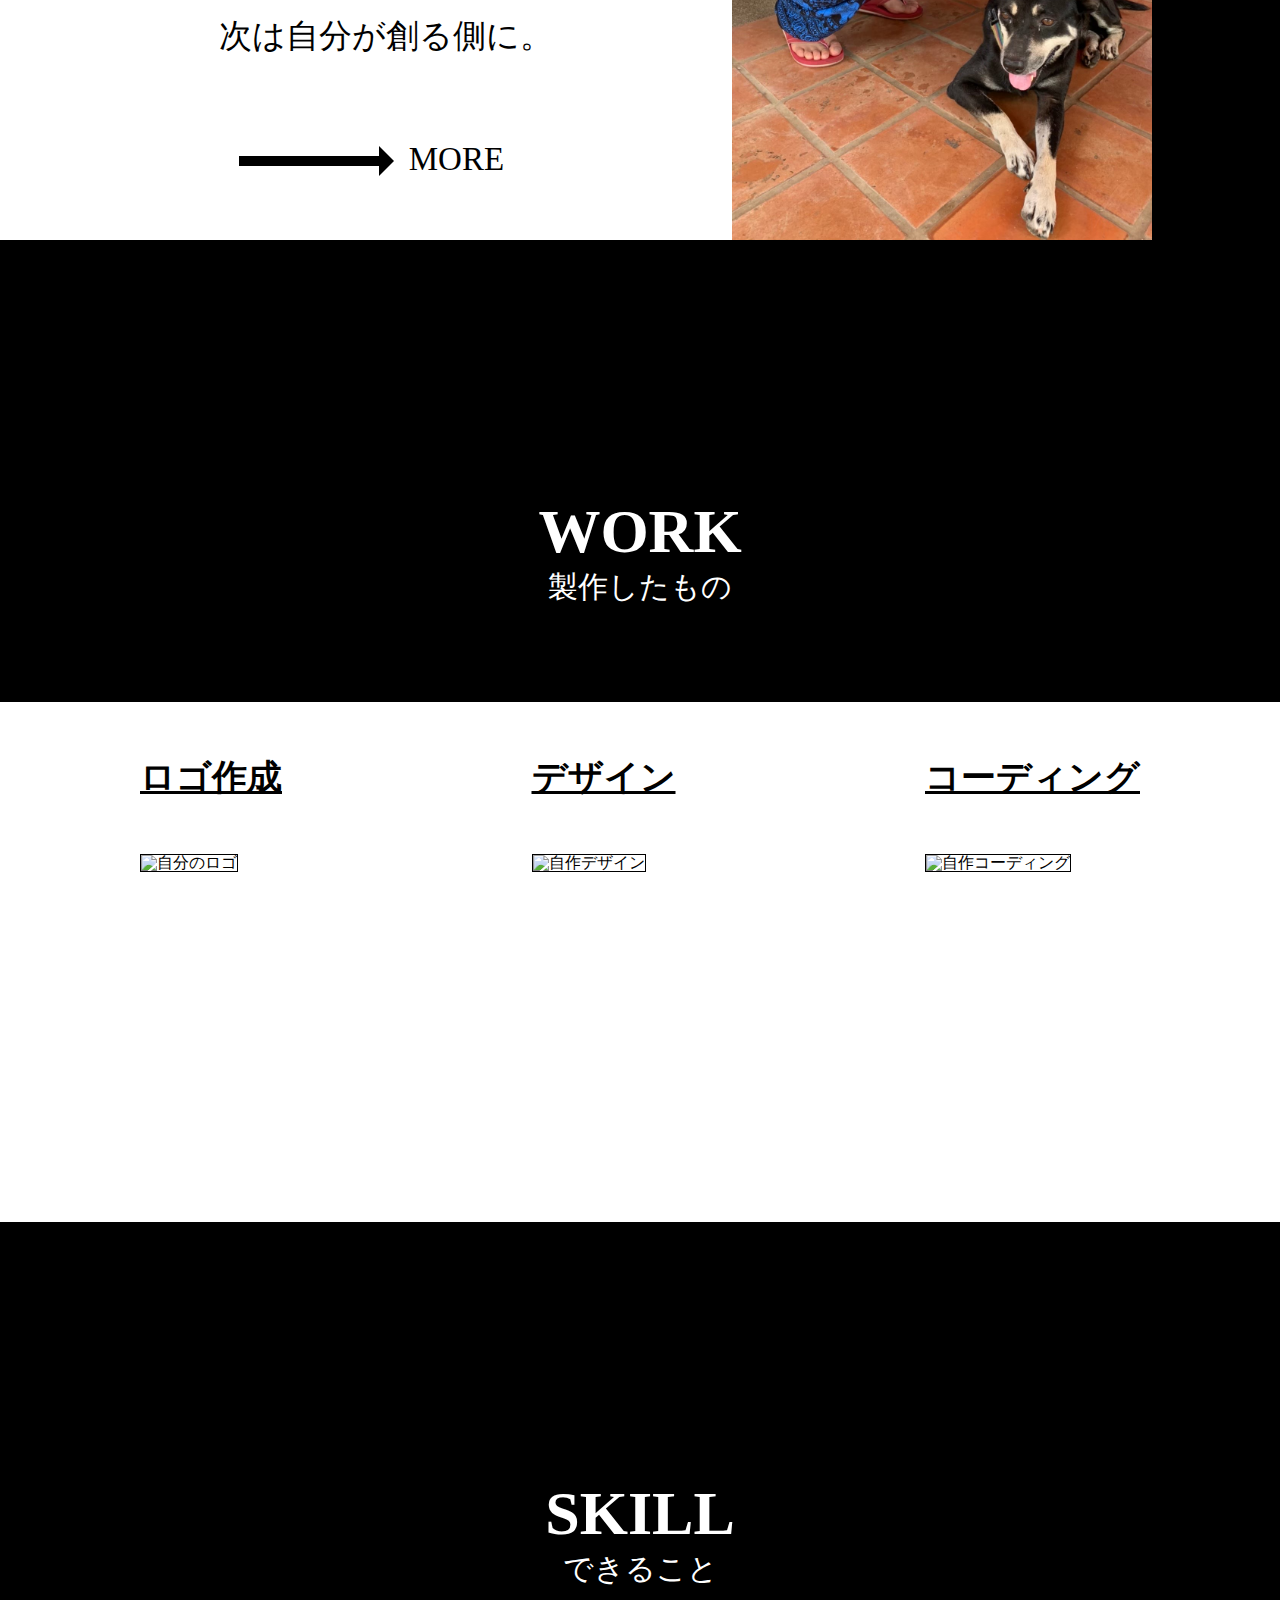
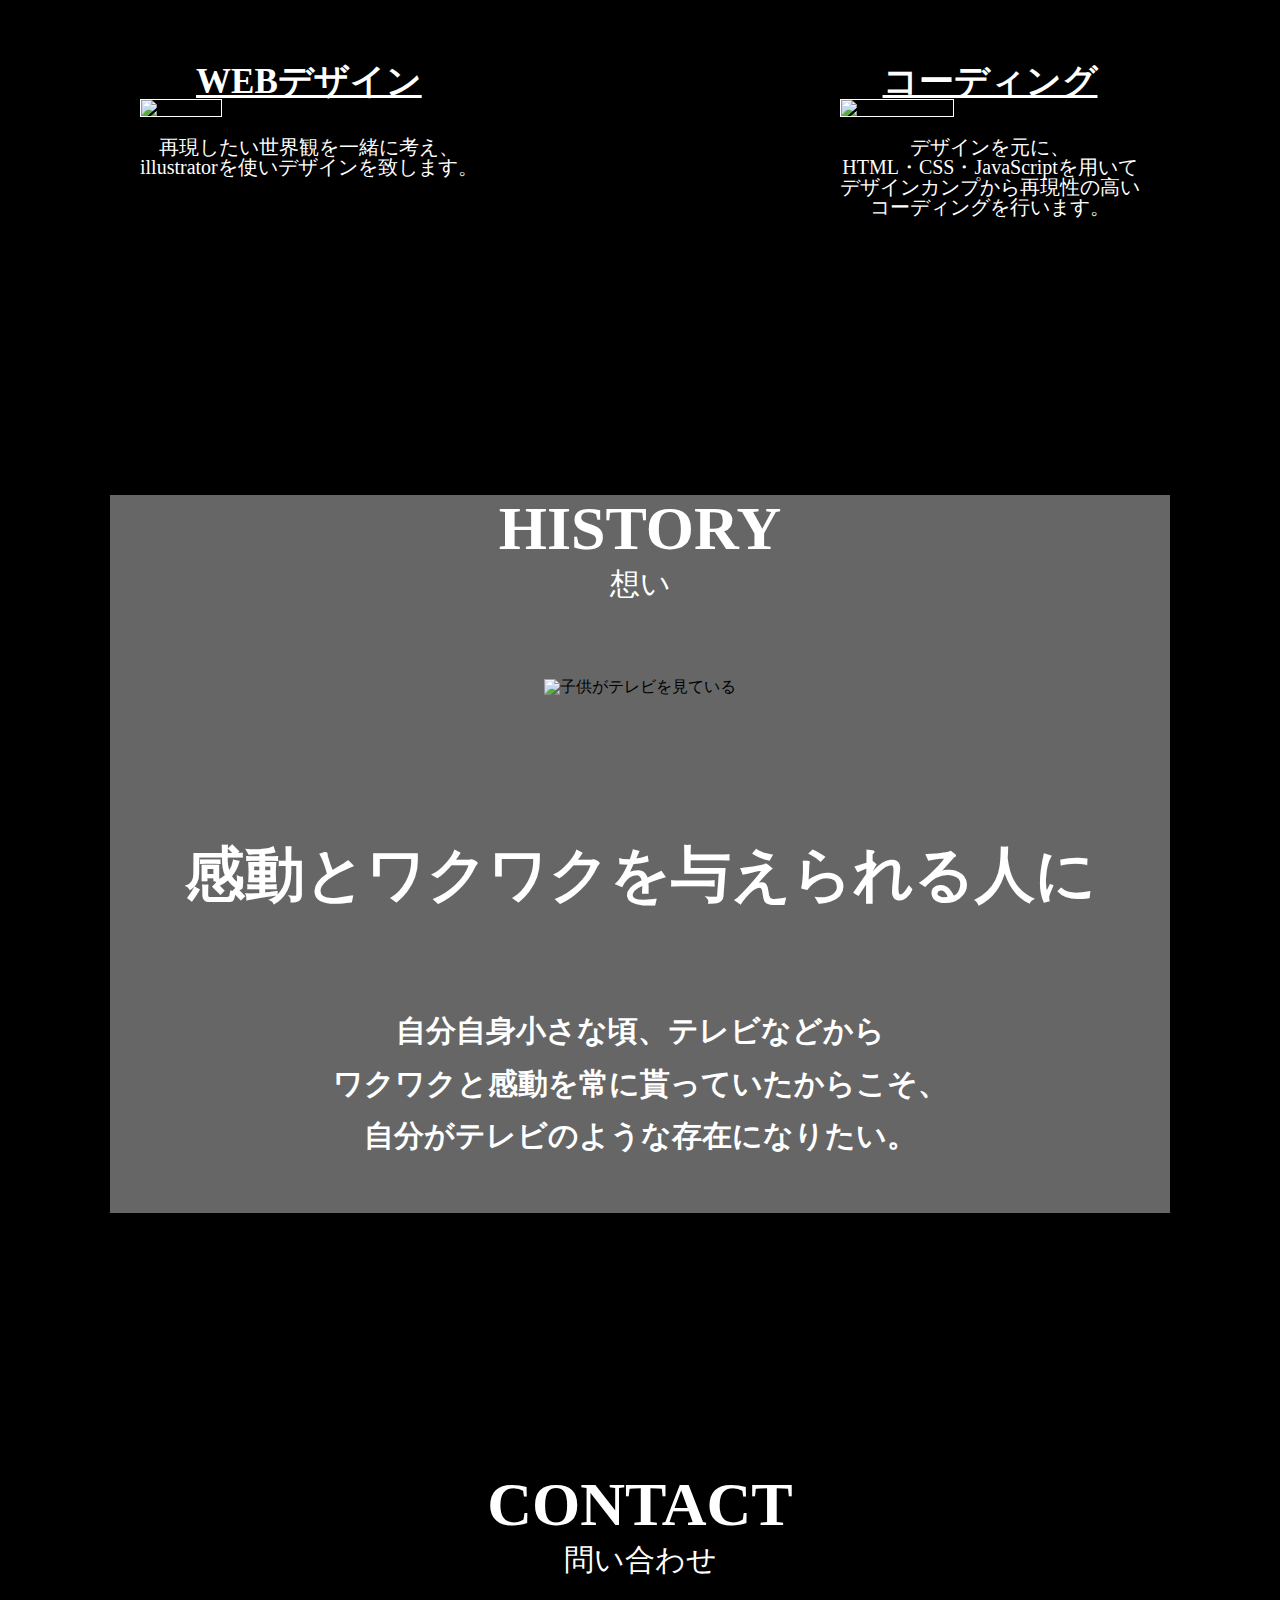
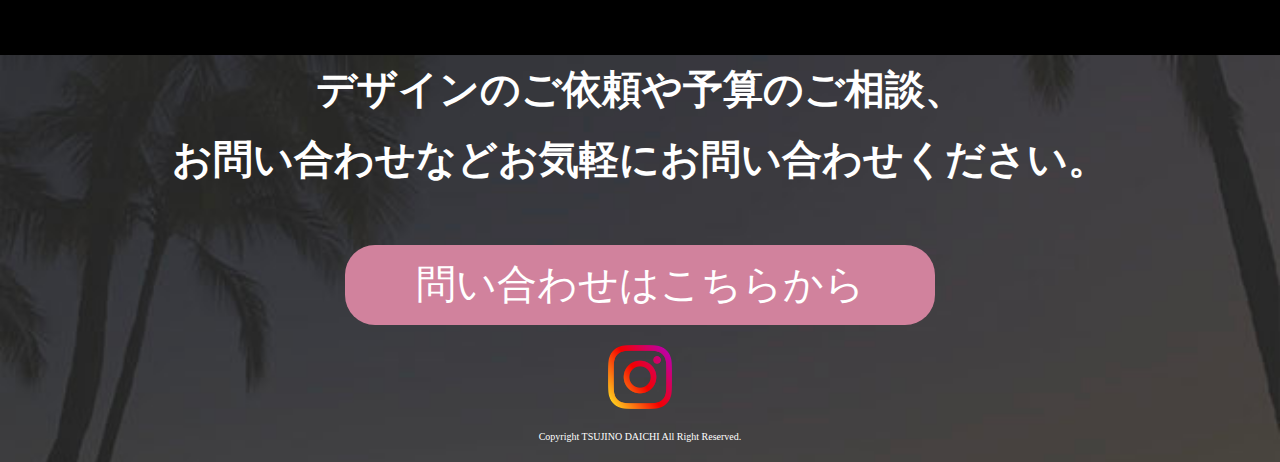
==== commit c991e884: "修正６" ====
--- a/index.html
+++ b/index.html
@@ -30,20 +30,18 @@
 
                 </ul>
 
-                <div class="pc_menu_btn "><span></span></div>
-
-
-                <nav class="pc_nav" style="display: none;">
-                    <ul>
-                        <li><a href="#about">about</a></li>
-                        <li><a href="#work">work</a></li>
-                        <li><a href="#history">history</a></li>
-                        <li><a href="#contact">contact</a></li>
-
-                    </ul>
-
-                </nav>
-
+            </nav>
+
+            <div class="pc_menu_btn"><span></span></div>
+
+            <nav class="pc_nav" style="display: none;">
+                <ul>
+                    <li><a href="#about">about</a></li>
+                    <li><a href="#work">work</a></li>
+                    <li><a href="#history">history</a></li>
+                    <li><a href="#contact">contact</a></li>
+
+                </ul>
 
             </nav>
 
@@ -72,14 +70,22 @@
     <div class="about_content">
 
         <div class="about_content2">
-            <div class="name">Tujino Daichi</div>
-            <p>心躍る事が好きだからこそ<br>次は自分が創る側に。</p>
+
+            <div class="name_content">
+                <div class="name">Tujino Daichi</div>
+                <p>心躍る事が好きだからこそ<br>次は自分が創る側に。</p>
+            </div>
+
+            <div class="sp_name_content">
+                <div class="sp_name">Tujino Daichi</div>
+                <p class="name_text">心躍る事が好きだからこそ<br>次は自分が創る側に。</p>
+            </div>
 
             <div class="about_content_bottom">
                 <div class="arrow"></div>
 
                 <div class="arrow_text">
-                    <p>MORE</p>
+                    <p><a href="about/about.html">MORE</a></p>
                 </div>
 
             </div>
@@ -215,7 +221,7 @@
 
         <div class="box7">
             <div class="toiawase_button">
-                <p><a>問い合わせはこちらから</a></p>
+                <p><a href="contact/contact.html">問い合わせはこちらから</a></p>
             </div>
 
         </div>
@@ -243,11 +249,17 @@
     </div>
 
 
-
-
-
-
-
+    <script>
+        $(function () {
+            $('.pc_menu_btn,.pc_nav li').click(function () {
+                $('.pc_nav').fadeToggle();
+                $('.pc_menu_btn').toggleClass('open');
+
+            });
+
+        });
+
+    </script>
 
 </body>
 
--- a/css/style.css
+++ b/css/style.css
@@ -426,7 +426,7 @@
     color: #fff;
     font-size: 40px;
     max-width: 550px;
-    height: 80px;
+    padding: 20px 20px;
     background-color: #d1829d;
     margin: 0 auto;
     text-align: center;
@@ -434,7 +434,6 @@
 }
 
 .toiawase_button p {
-    padding-top: 20px;
     color: #fff;
     font-family: "ヒラギノ丸ゴ ProN W4", "Hiragino Maru Gothic ProN";
 }
@@ -515,6 +514,10 @@
     display: none;
 }
 
+.sp_name_content {
+    display: none;
+}
+
 @media screen and (max-width: 767px) {
     .menu {
         display: none;
@@ -559,6 +562,7 @@
 
     .pc_menu_btn span::before {
         bottom: 18px;
+        z-index: 100;
     }
 
     .pc_menu_btn span::after {
@@ -586,6 +590,7 @@
         width: 100%;
         height: 100vh;
         background-color: #000000;
+        z-index: 90;
     }
 
     .pc_nav ul {
@@ -606,8 +611,29 @@
 
     /* <!-- about 私について --> */
 
+    .about_content {
+        height: auto;
+        margin-right: 0;
+        text-align: center;
+    }
+
+    .about_content p {
+        font-size: 13px;
+        padding-top: 0;
+        padding-bottom: 20px;
+    }
+
+    .about_content2 {
+        width: 55%;
+    }
+
+    .ware {
+        width: 45%;
+    }
+
     .header_container {
         height: 350px;
+        margin-top: 0px;
     }
 
     .ton {
@@ -619,6 +645,45 @@
         height: 50px;
         width: 3px;
     }
+
+    .name_content {
+        display: none;
+    }
+
+    .sp_name_content {
+        display: block;
+    }
+
+    .sp_name {
+        padding-top: 30px;
+        padding-bottom: 30px;
+        font-size: 25px;
+        font-family: "ヒラギノ丸ゴ ProN W4", "Hiragino Maru Gothic ProN";
+    }
+
+    .arrow {
+        top: 7px;
+        width: 30px;
+        height: 5px;
+        right: 15px;
+    }
+
+    .arrow:before {
+        border: 8px solid transparent;
+        border-left: 8px solid;
+        left: 40px;
+        top: -5px;
+    }
+
+    .arrow_text {
+        margin-top: 0;
+    }
+
+    .ware img {
+        vertical-align: bottom;
+    }
+
+    /* <!-- WORK 製作したもの --> */
 
     h1 {
         max-width: 10%;
@@ -786,11 +851,7 @@
 
     .box7 {
         max-width: 200px;
-        height: 40px;
-    }
-
-    .toiawase_button p {
-        padding-top: -80px;
+        padding: 10px 0;
     }
 
     .sns img {
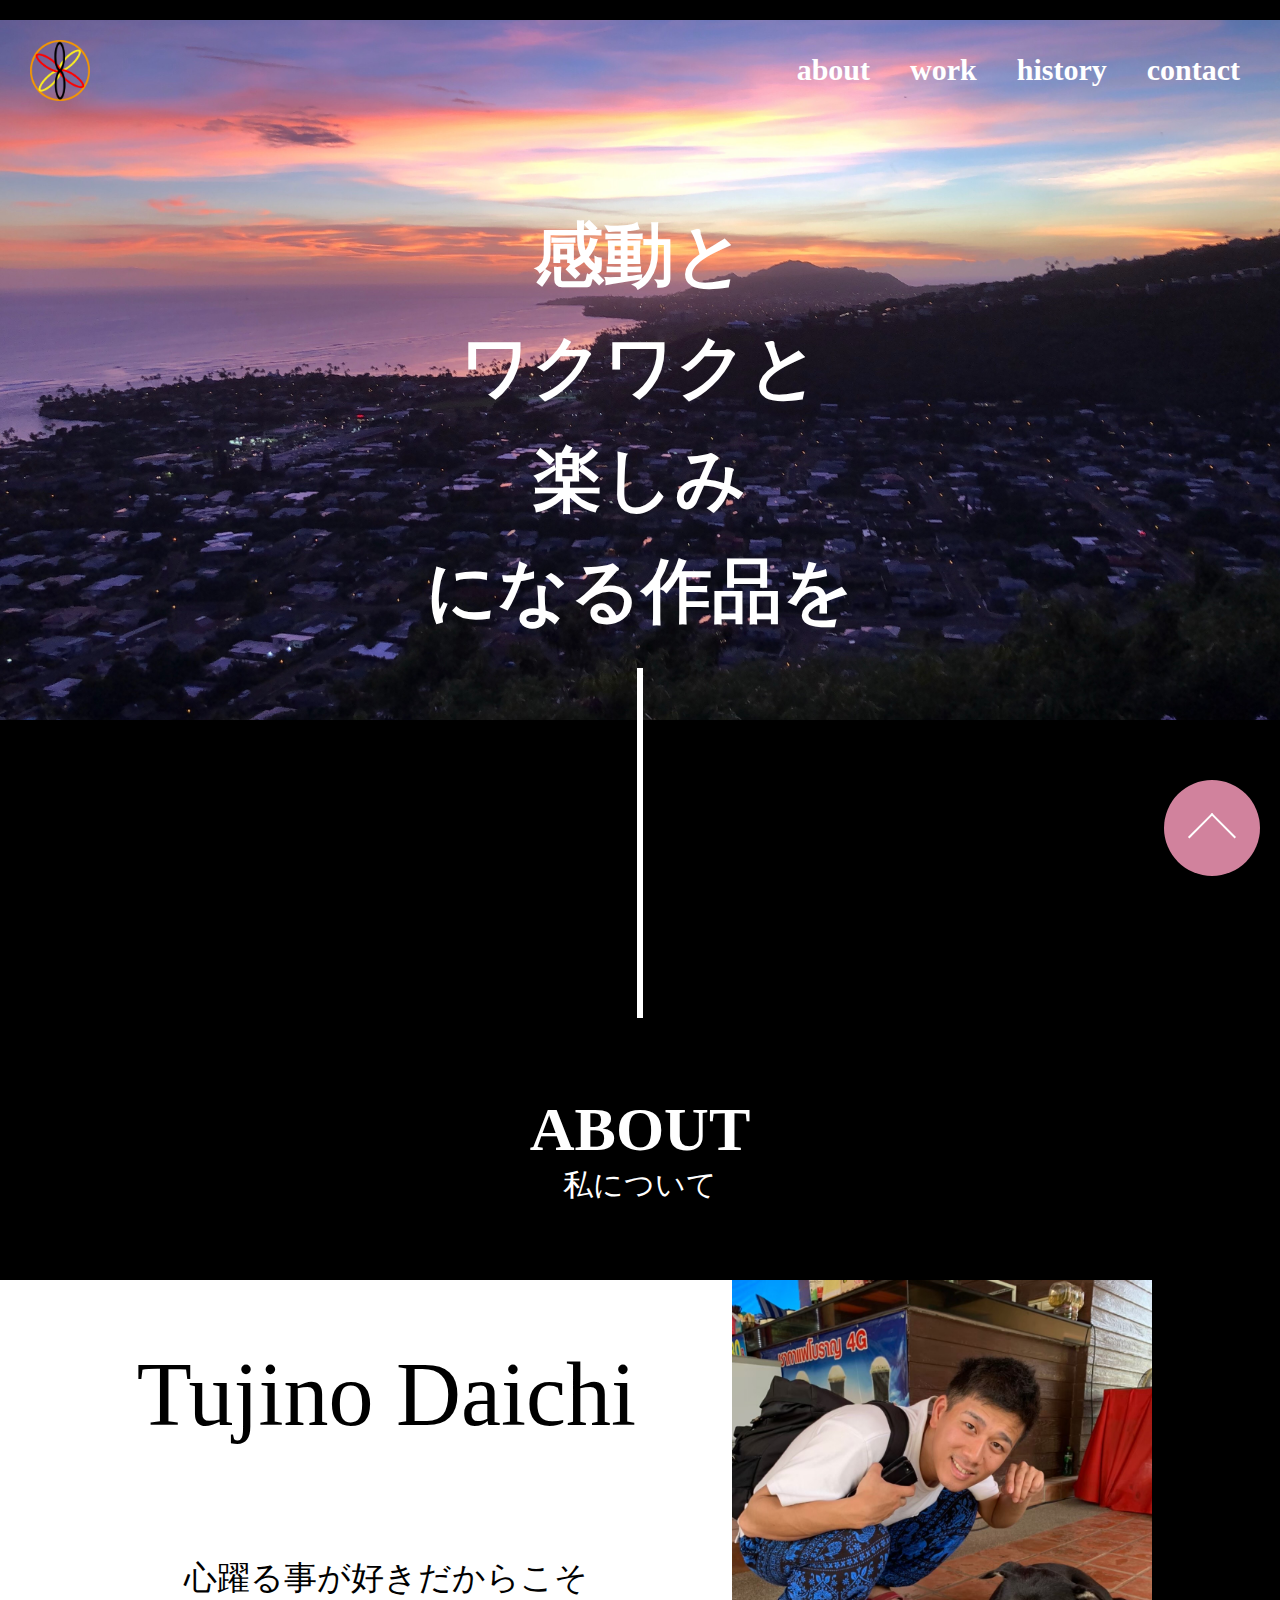
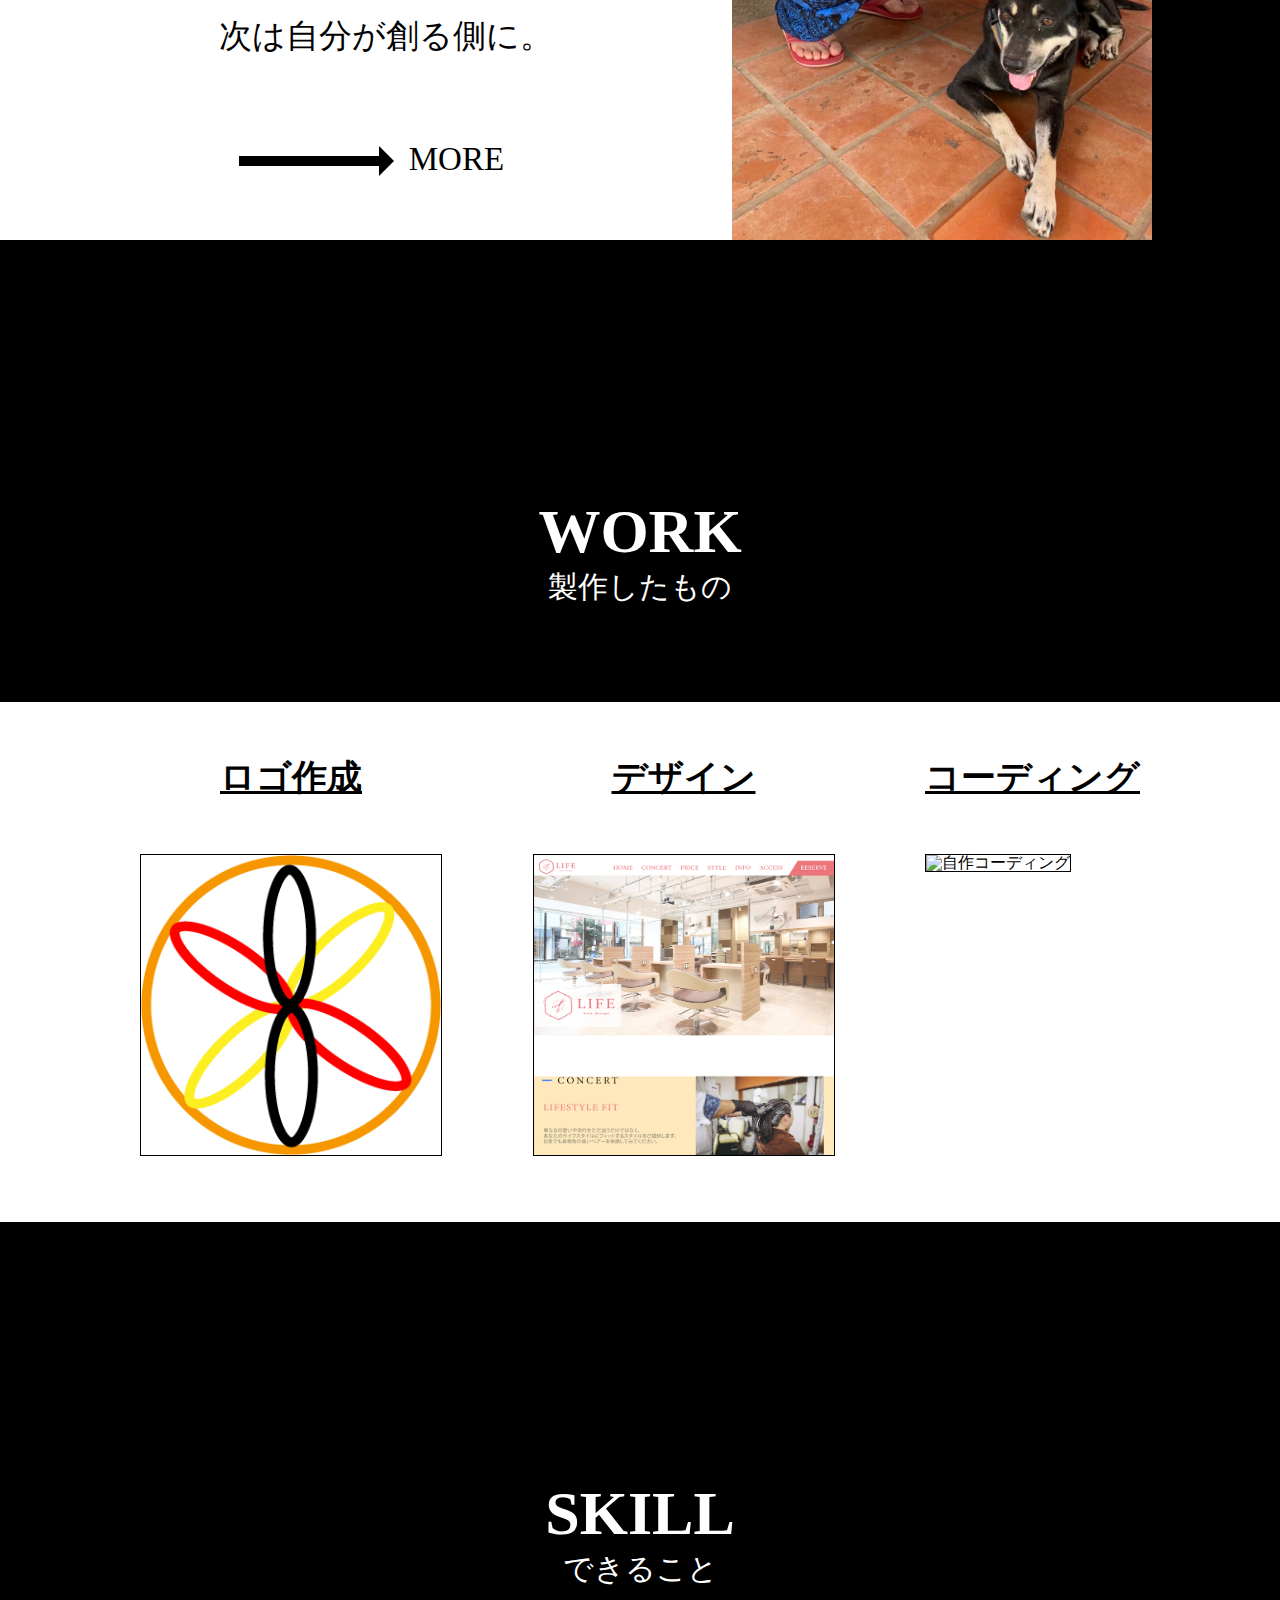
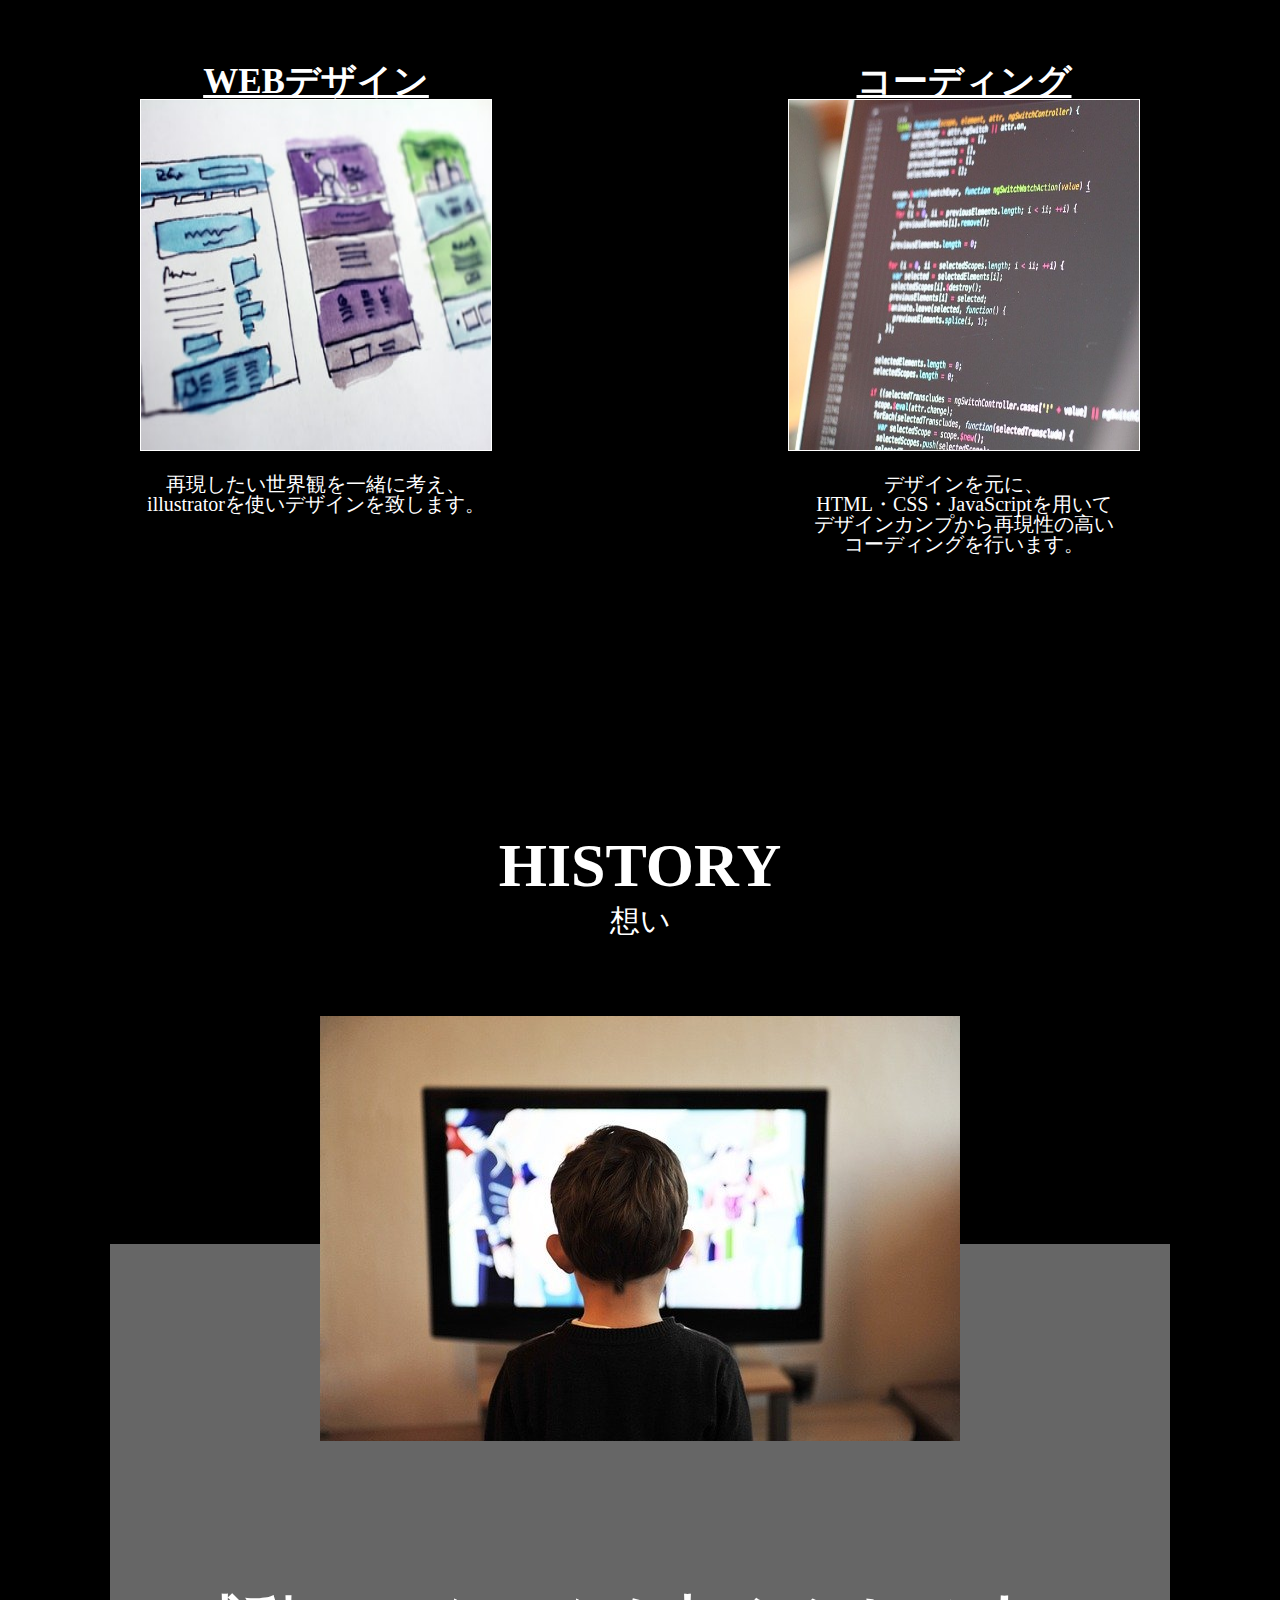
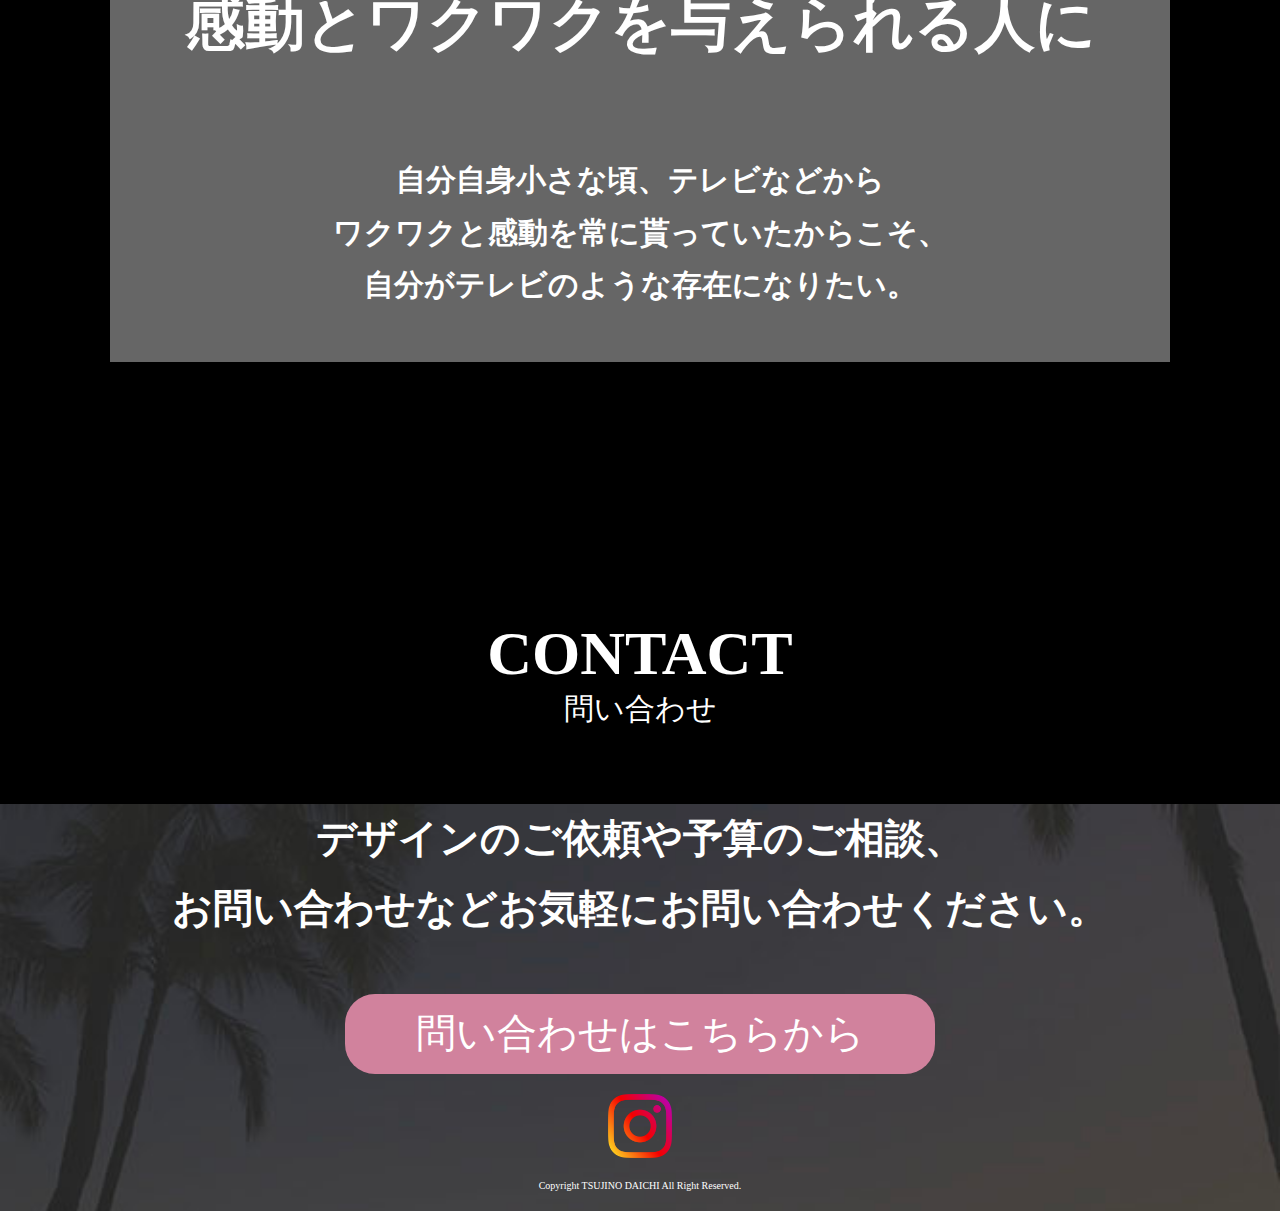
==== commit d213214f: "修正７" ====
--- a/index.html
+++ b/index.html
@@ -19,7 +19,7 @@
     <!-- ヘッダー -->
     <header id="header">
         <div class="header_container">
-            <h1> <img src="images/透明ロゴマーク-1.png" alt="ロゴマーク"></h1>
+            <h1> <img src="images/myrogo.png" alt="ロゴマーク"></h1>
 
             <nav class="menu">
                 <ul>
@@ -115,21 +115,21 @@
             <div class="box1">
                 <h5>ロゴ作成</h5>
                 <picture>
-                    <img src="images/透明ロゴマーク-1.png" alt="自分のロゴ">
+                    <img src="images/myrogo.png" alt="自分のロゴ">
                 </picture>
             </div>
 
             <div class="box2">
                 <h5>デザイン</h5>
                 <picture>
-                    <img src="images/自作デザイン.png" alt="自作デザイン">
+                    <img src="images/mydesign.png" alt="自作デザイン">
                 </picture>
             </div>
 
             <div class="box3">
                 <h5>コーディング</h5>
                 <picture>
-                    <img src="images/自作コーディング.png" alt="自作コーディング">
+                    <img src="images/my coding.png" alt="自作コーディング">
                 </picture>
             </div>
 
@@ -152,7 +152,7 @@
         <div class="box4">
             <h3>WEBデザイン</h3>
             <picture>
-                <img src="images/デザインの画像.jpeg" alt="デザイン">
+                <img src="images/design.jpeg" alt="デザイン">
             </picture>
 
             <p>
@@ -163,7 +163,7 @@
         <div class="box5">
             <h3>コーディング</h3>
             <picture>
-                <img src="images/コーディング画像.jpeg" alt="コーディング">
+                <img src="images/coding.jpeg" alt="コーディング">
             </picture>
 
             <p>
@@ -188,7 +188,7 @@
     <div class="history_content">
 
         <picture>
-            <img src="images/テレビの画像５.jpeg" alt="子供がテレビを見ている">
+            <img src="images/TV.jpeg" alt="子供がテレビを見ている">
         </picture>
 
         <div class="box6">
--- a/css/style.css
+++ b/css/style.css
@@ -63,7 +63,7 @@
     margin-top: 20px;
     font-family: 筑紫B丸ゴシック;
     font-weight: bold;
-    background: url(../images/ハワイ表紙.jpg) no-repeat center center/cover;
+    background: url(../images/hawaii.jpg) no-repeat center center/cover;
     height: 700px;
 }
 
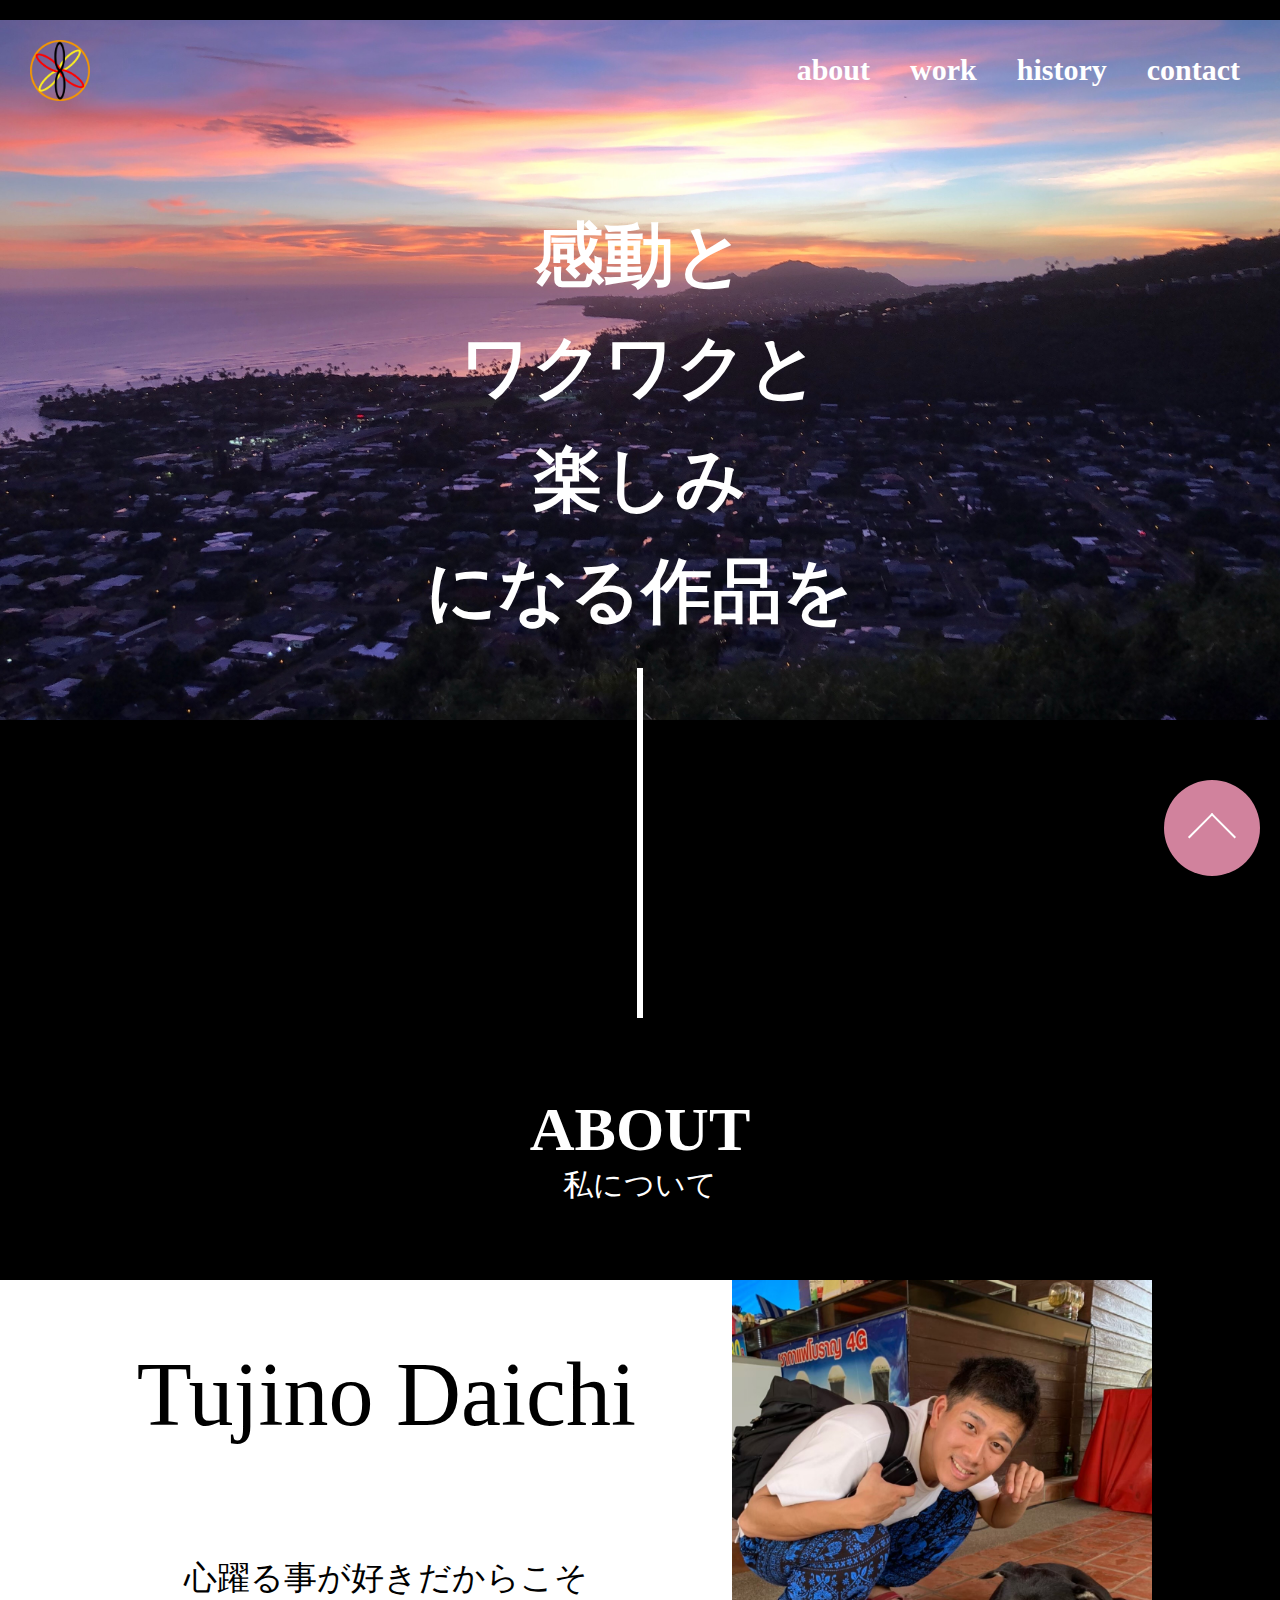
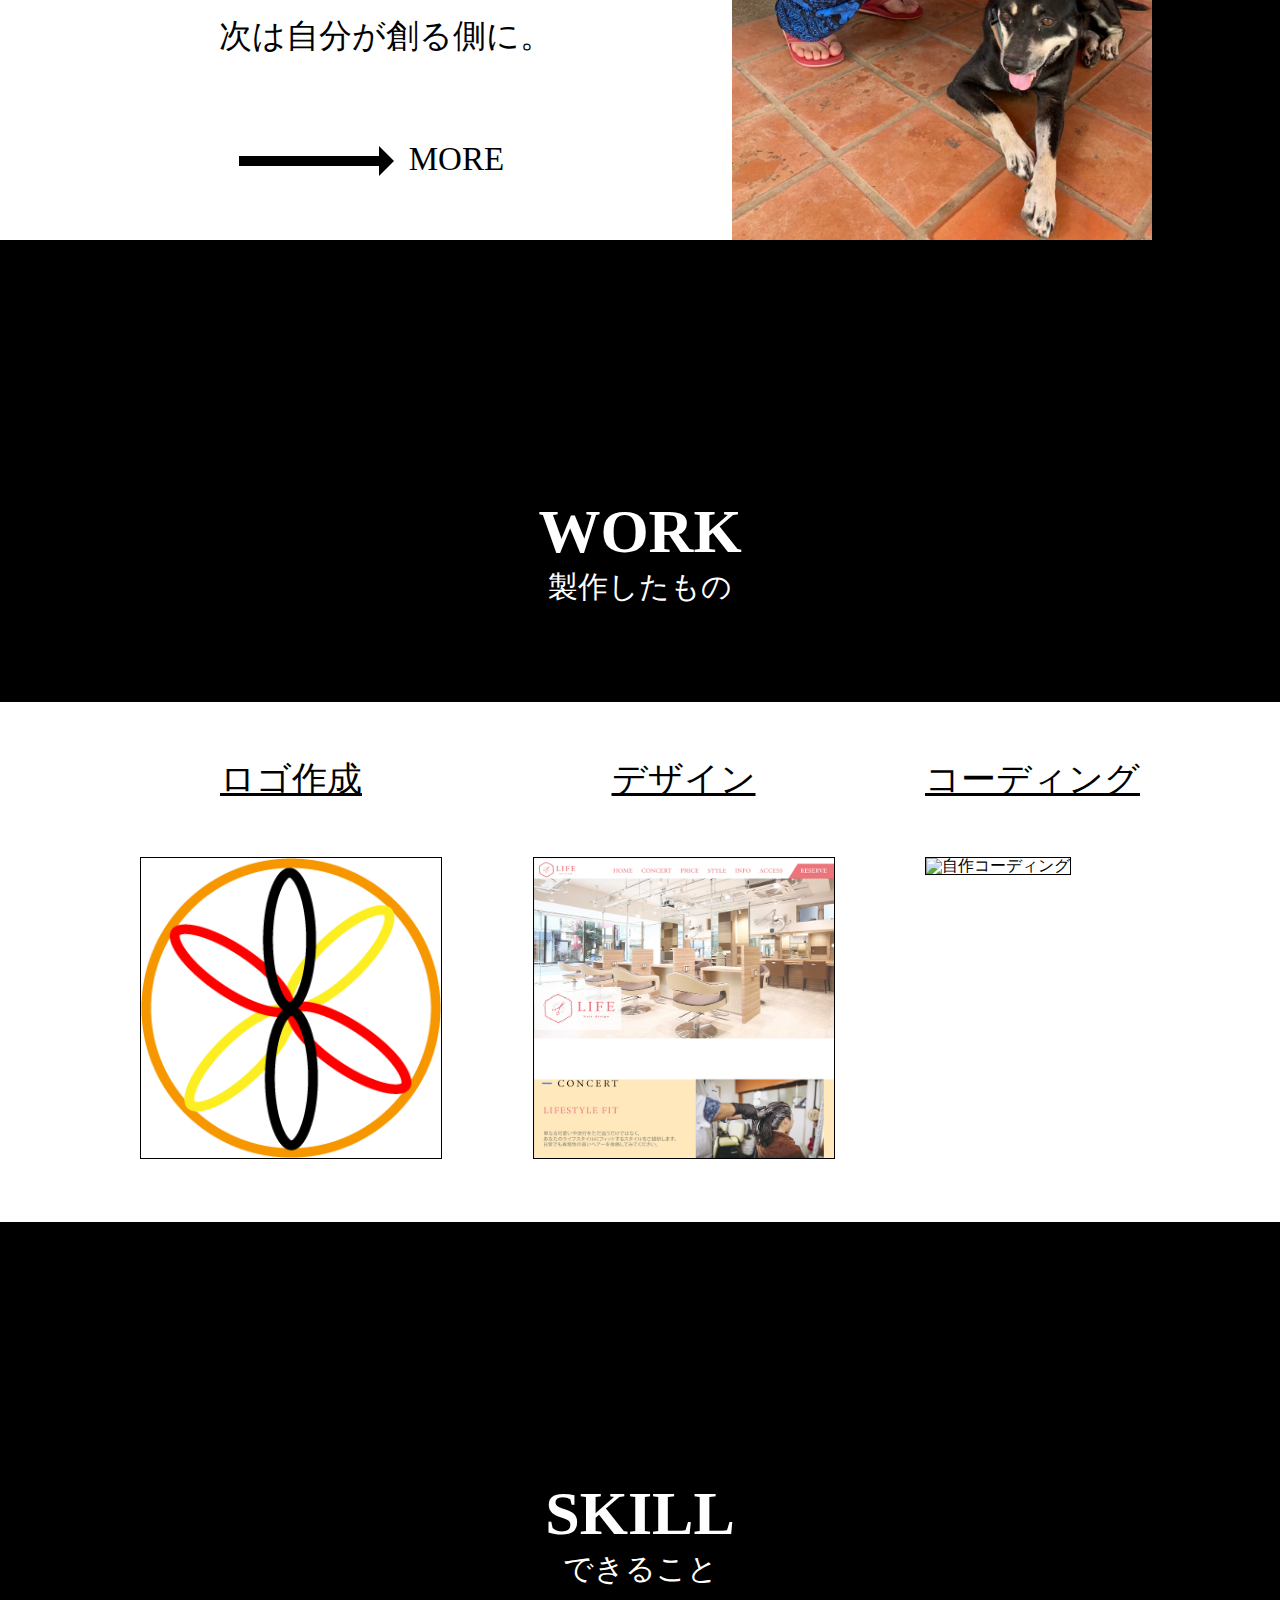
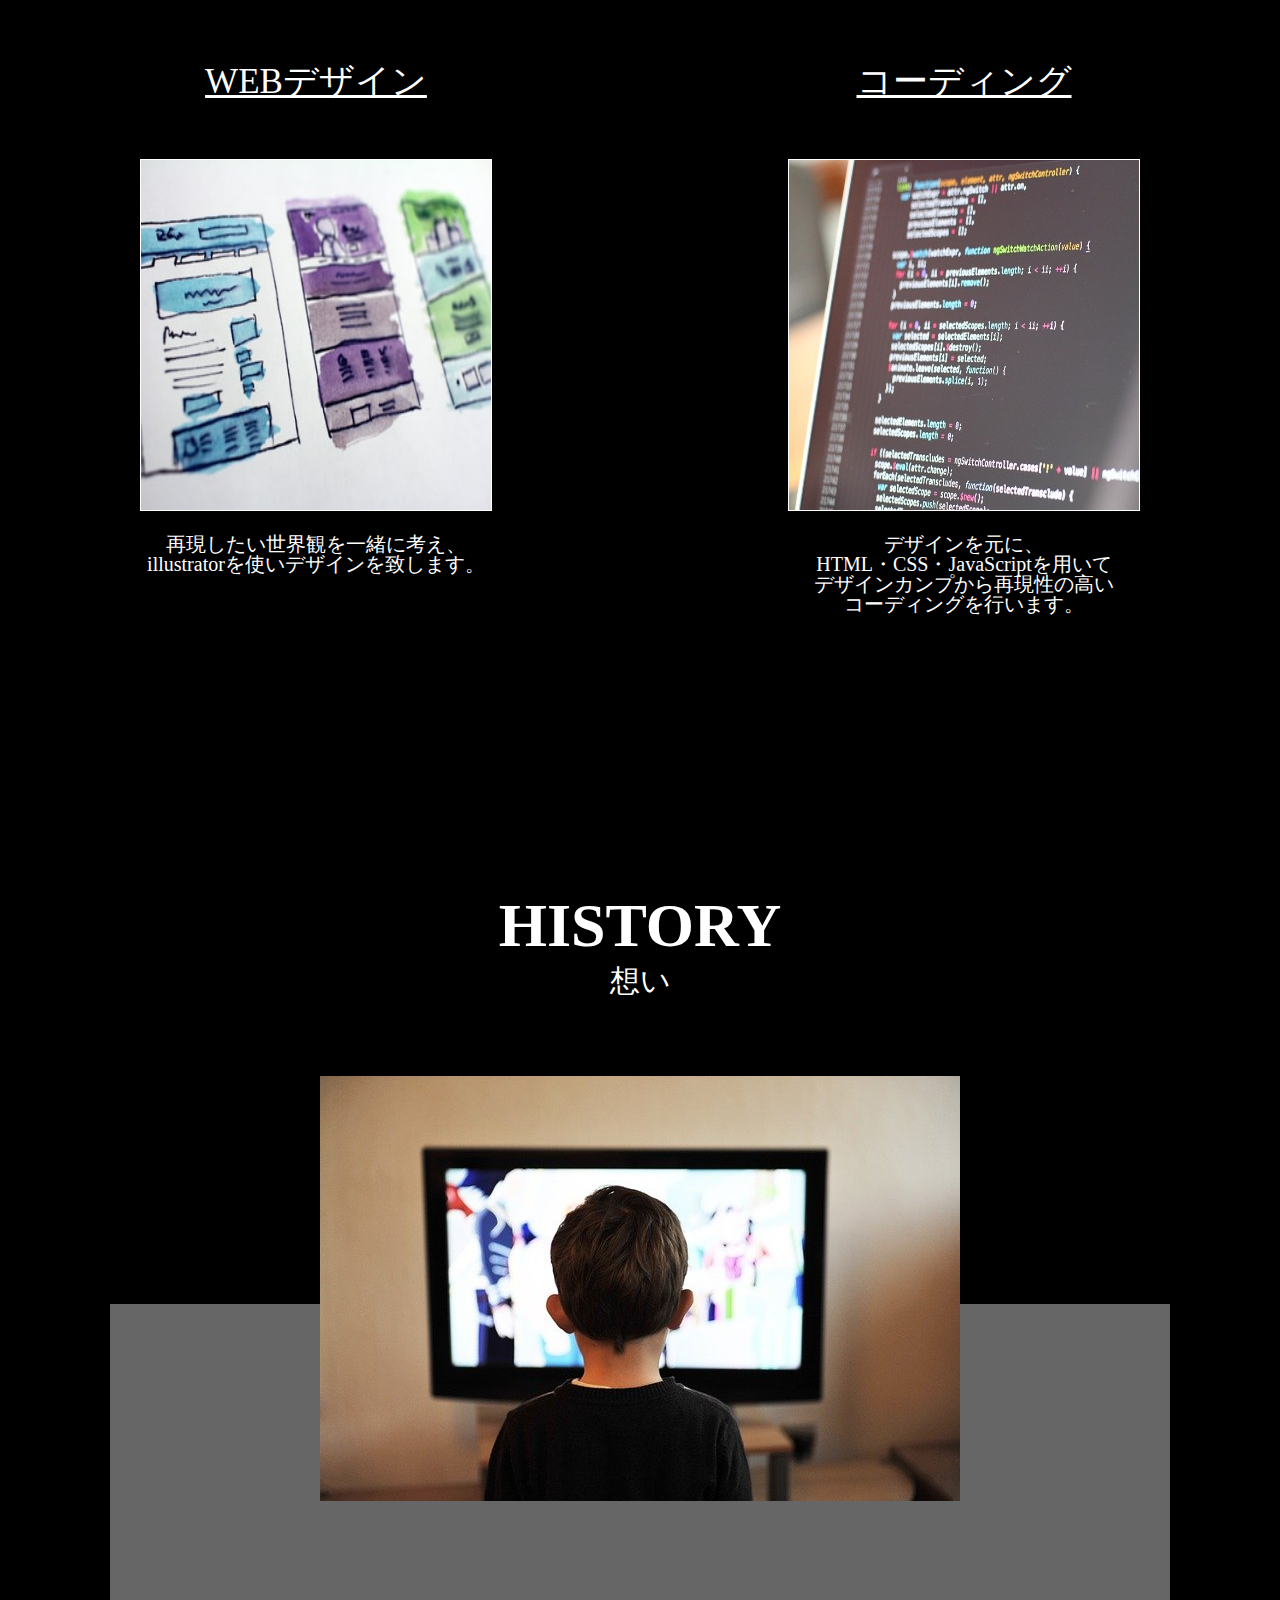
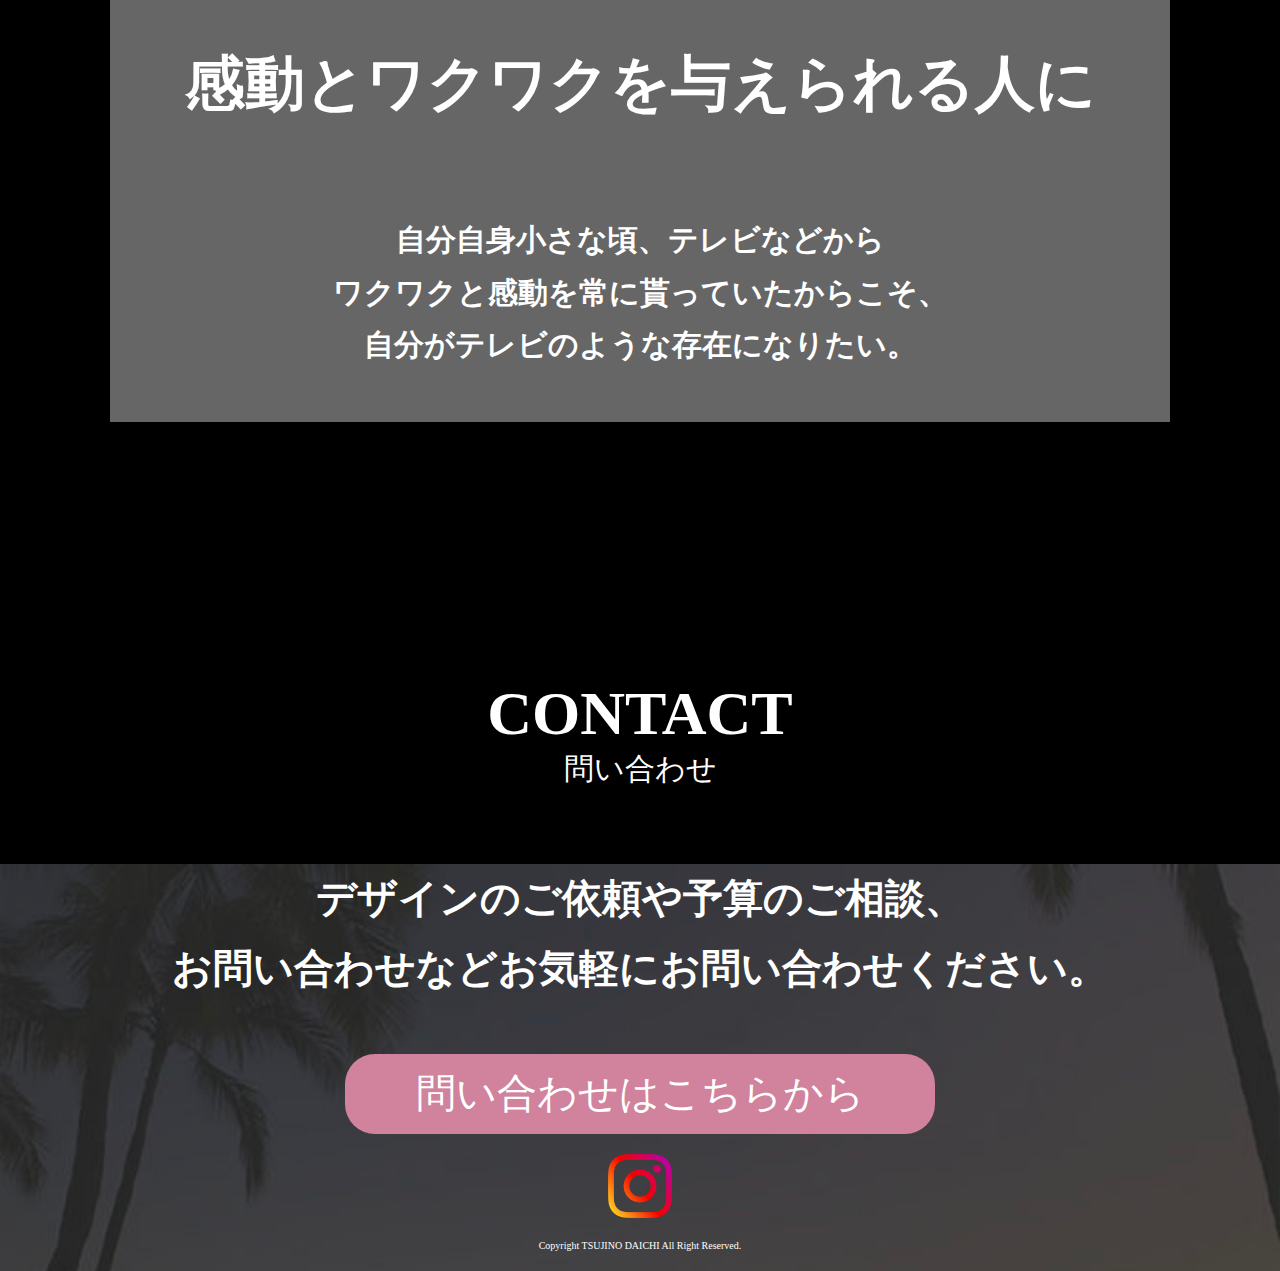
==== commit 65e82e71: "修正７" ====
--- a/index.html
+++ b/index.html
@@ -113,21 +113,21 @@
         <div class="work2_content">
 
             <div class="box1">
-                <h5>ロゴ作成</h5>
+                <div class="work2_title">ロゴ作成</div>
                 <picture>
                     <img src="images/myrogo.png" alt="自分のロゴ">
                 </picture>
             </div>
 
             <div class="box2">
-                <h5>デザイン</h5>
+                <div class="work2_title">デザイン</div>
                 <picture>
                     <img src="images/mydesign.png" alt="自作デザイン">
                 </picture>
             </div>
 
             <div class="box3">
-                <h5>コーディング</h5>
+                <div class="work2_title">コーディング</div>
                 <picture>
                     <img src="images/my coding.png" alt="自作コーディング">
                 </picture>
@@ -150,7 +150,7 @@
     <div class="skill_content">
 
         <div class="box4">
-            <h3>WEBデザイン</h3>
+            <div class="skill_title">WEBデザイン</div>
             <picture>
                 <img src="images/design.jpeg" alt="デザイン">
             </picture>
@@ -161,7 +161,7 @@
 
         </div>
         <div class="box5">
-            <h3>コーディング</h3>
+            <div class="skill_title">コーディング</div>
             <picture>
                 <img src="images/coding.jpeg" alt="コーディング">
             </picture>
--- a/css/style.css
+++ b/css/style.css
@@ -242,11 +242,14 @@
     padding-left: 10px;
     padding-right: 10px;
     font-family: "ヒラギノ丸ゴ ProN W4", "Hiragino Maru Gothic ProN";
-}
-h5 {
+    padding-top: 60px;
+}
+
+.work2_title {
     font-size: 35px;
     text-align: center;
     text-decoration: underline;
+    padding-bottom: 60px;
 }
 
 .box1 {
@@ -300,12 +303,12 @@
     padding-right: 10px;
     font-family: "ヒラギノ丸ゴ ProN W4", "Hiragino Maru Gothic ProN";
 }
-
-h3 {
+.skill_title {
     font-size: 35px;
     text-align: center;
     text-decoration: underline;
     color: #fff;
+    padding-bottom: 60px;
 }
 
 .box4 img {
@@ -718,7 +721,7 @@
         text-align: center;
     }
 
-    .box1 h5 {
+    .work2_title {
         padding-top: 30px;
     }
 
@@ -740,7 +743,7 @@
         height: 250px;
     }
 
-    .work2_content h5 {
+    .work2_title {
         font-size: 20px;
     }
 
@@ -781,7 +784,7 @@
         height: 250px;
     }
 
-    .skill_content h3 {
+    .box4_content {
         font-size: 20px;
         padding-bottom: 20px;
     }
